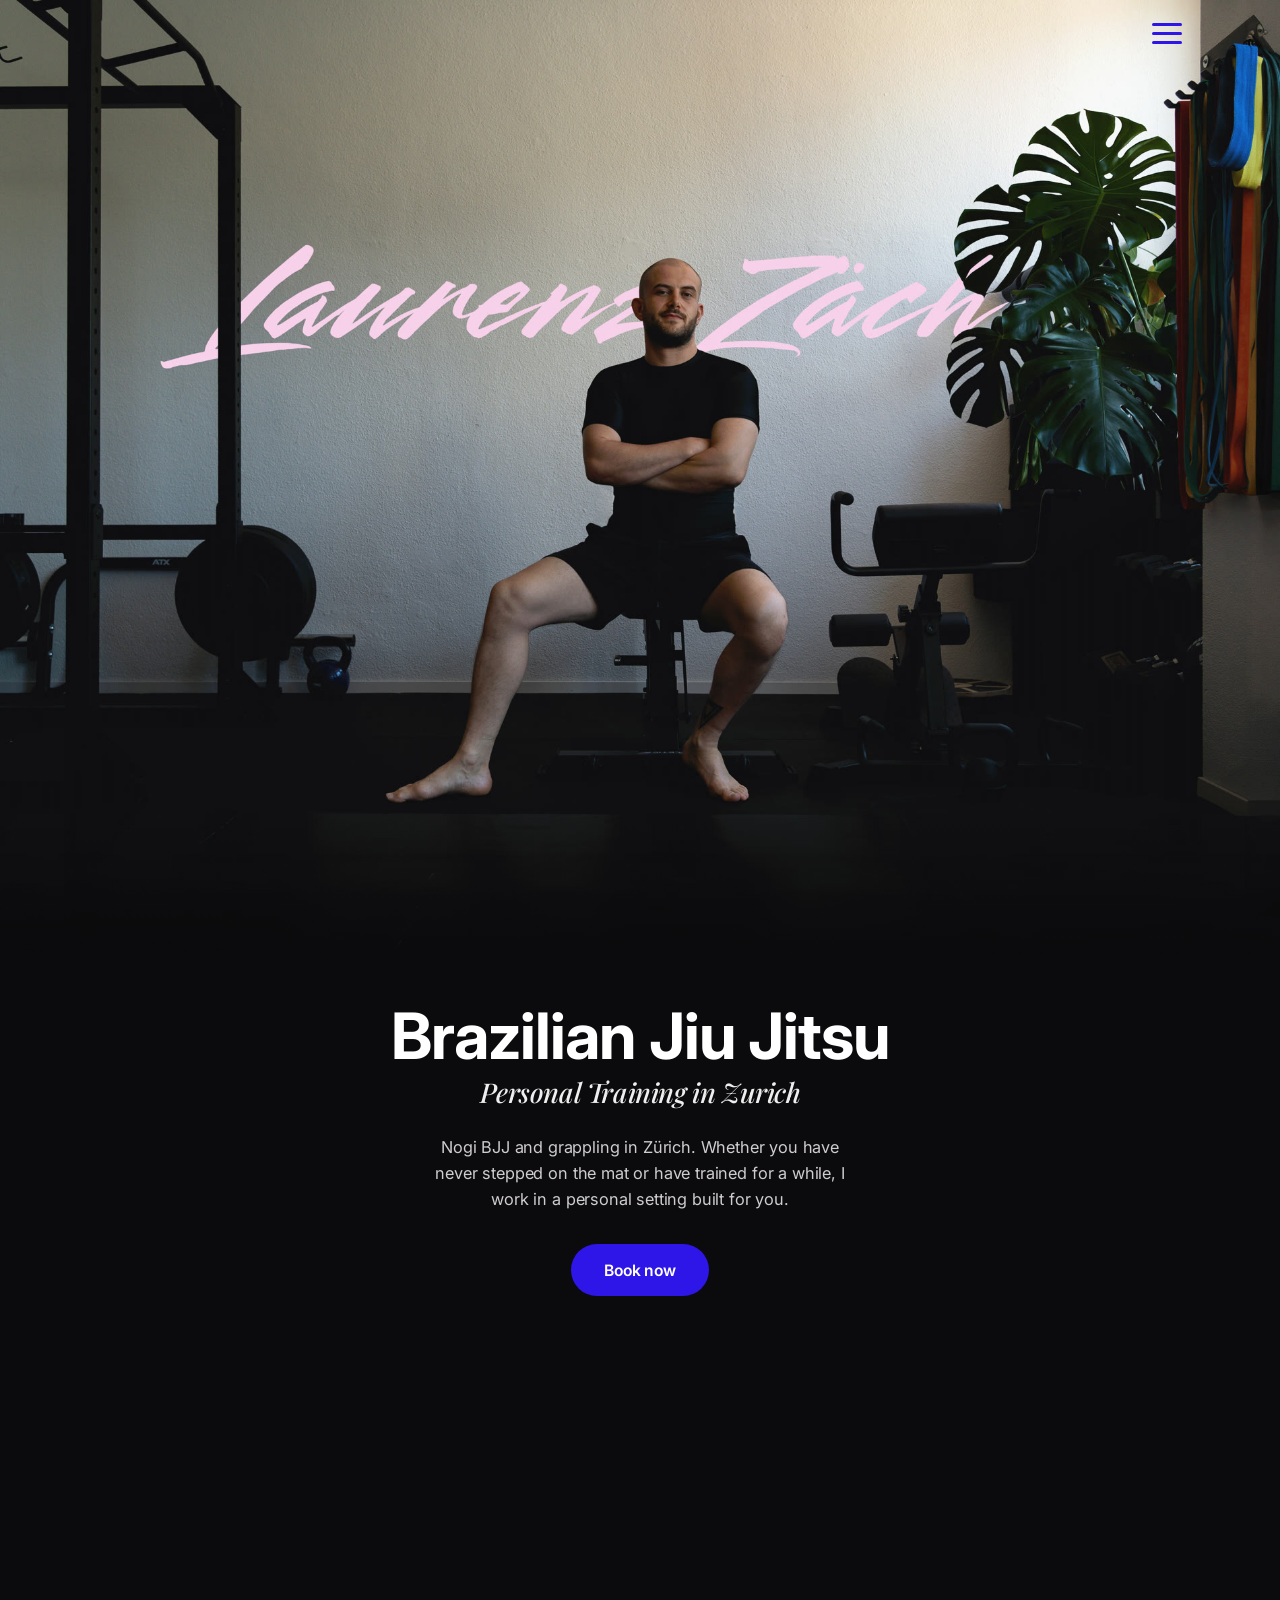
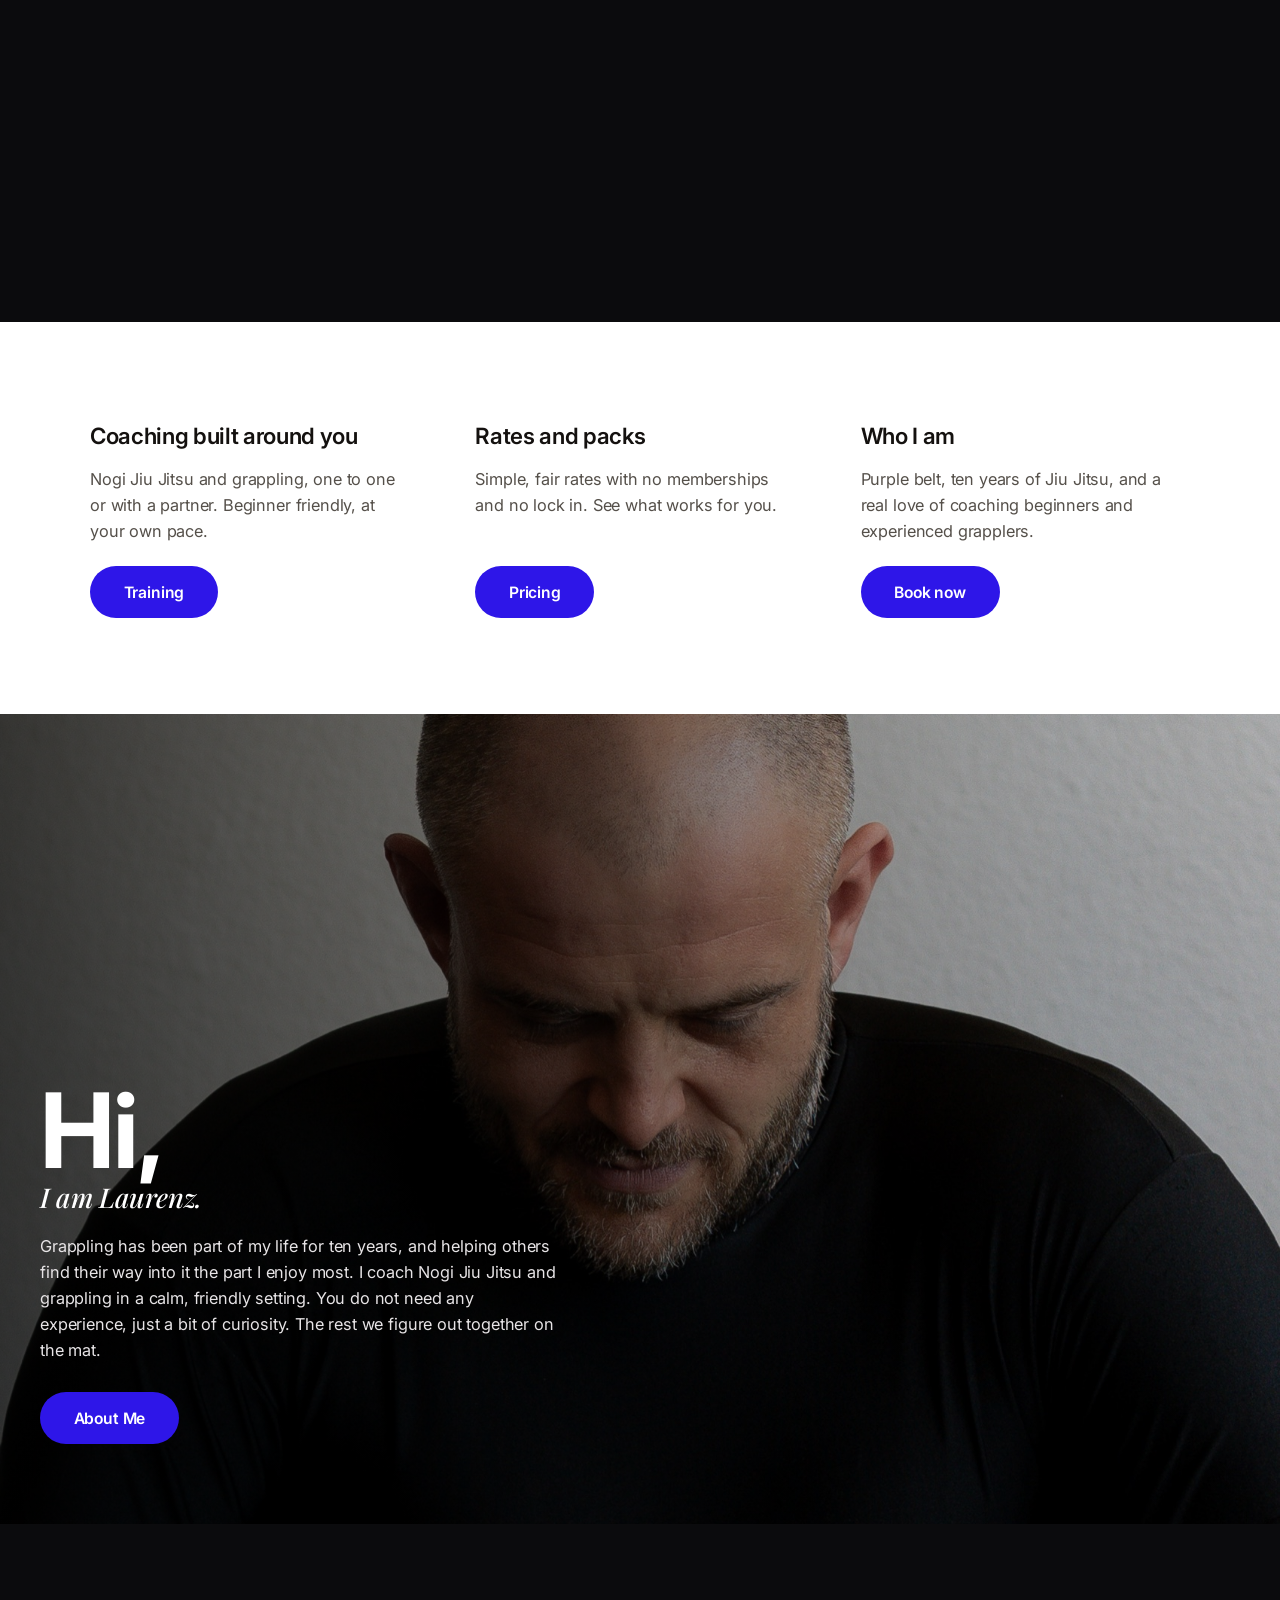
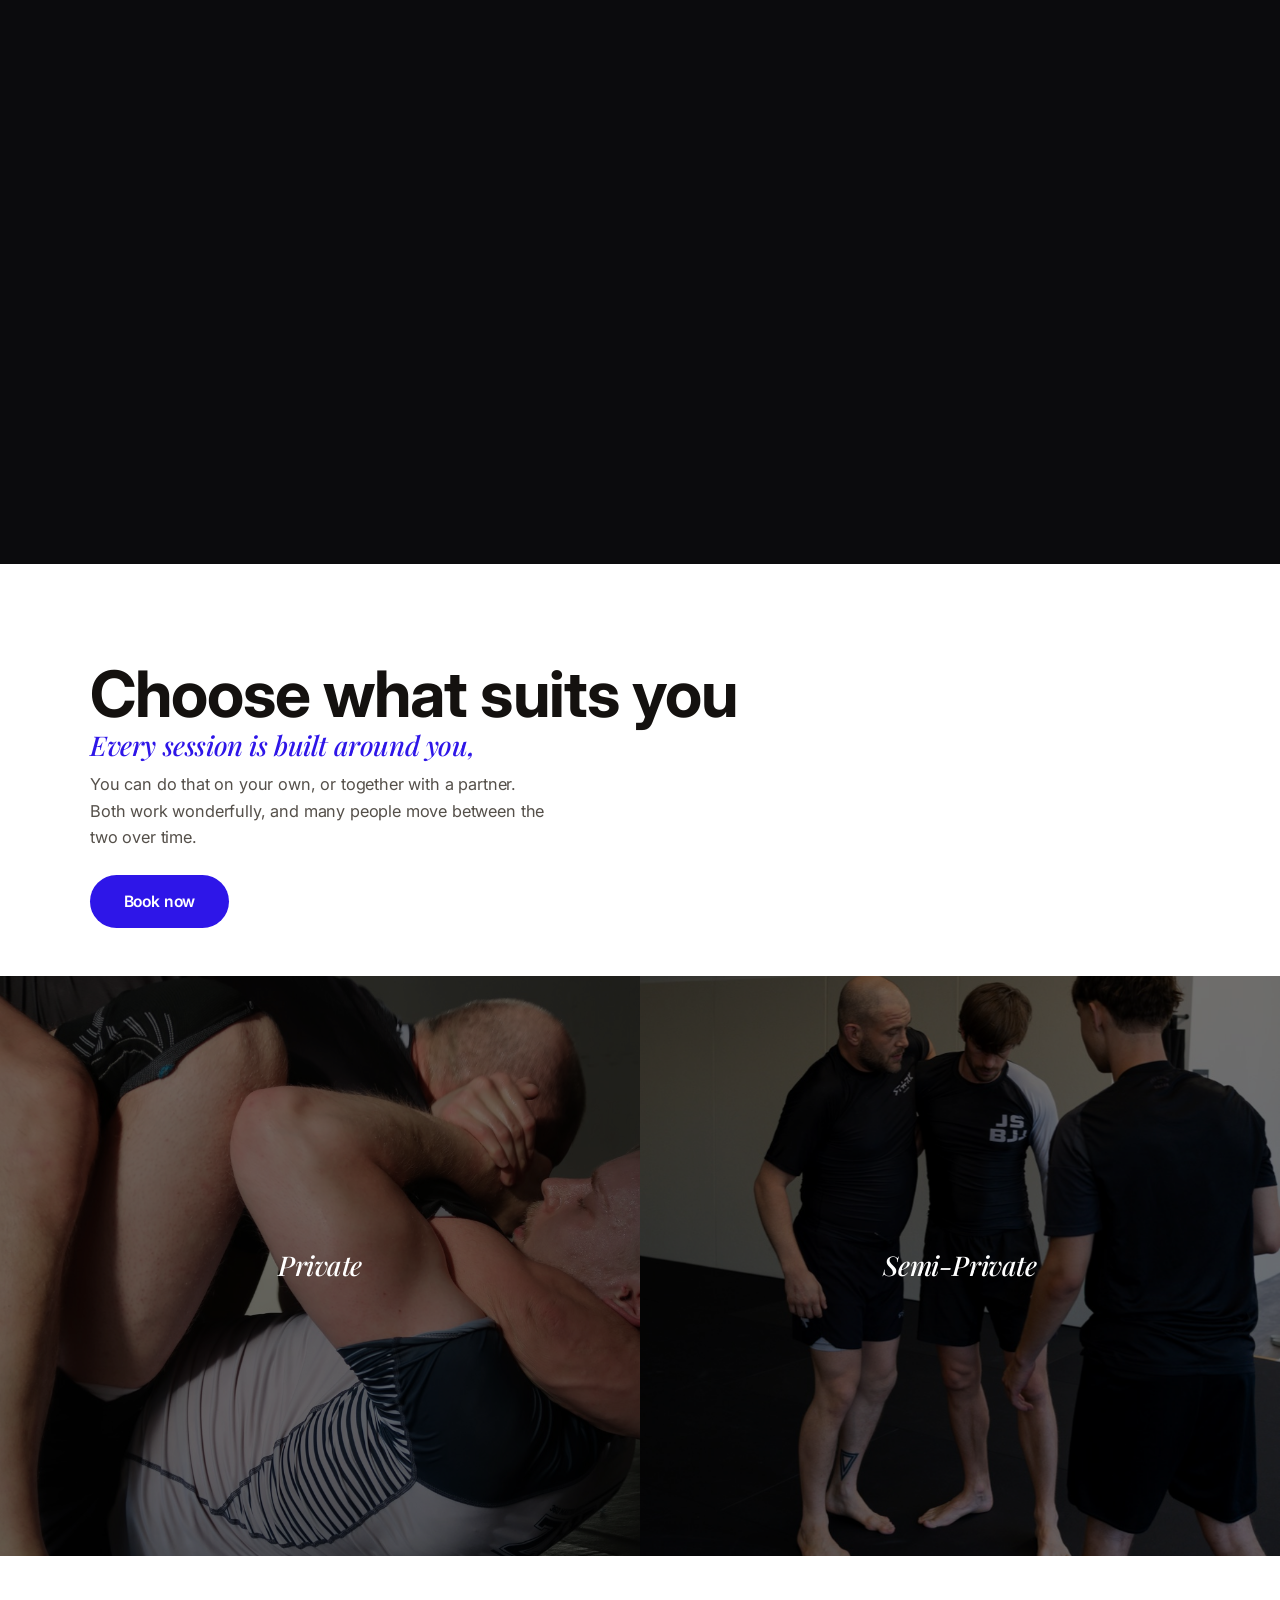
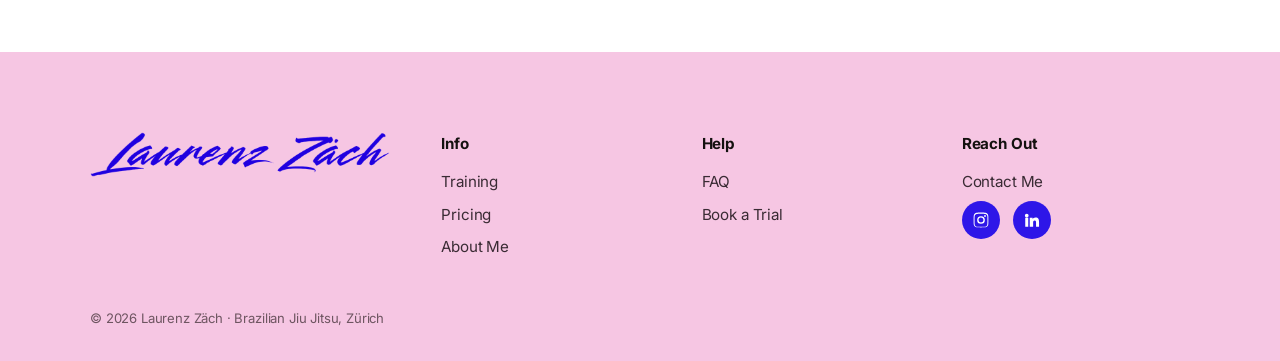
==== index.html @ 0b55c42a "Add FAQ page (accordion + FAQ schema); round favicon; reorder Training (banner first); mobile card t" ====
<!DOCTYPE html>
<html lang="en">
<head>
<meta charset="UTF-8" />
<meta name="viewport" content="width=device-width, initial-scale=1.0" />
<title>Laurenz Zäch — Brazilian Jiu Jitsu &amp; Personal Training in Zurich</title>
<meta name="description" content="Nogi Brazilian Jiu Jitsu and grappling coaching in Zürich. One to one or semi private, beginner friendly, at your own pace." />
<link rel="icon" type="image/png" href="/favicon.png" />
<link rel="apple-touch-icon" href="/favicon.png" />
<link rel="stylesheet" href="/styles.css" />
</head>
<body>
  <!-- Header -->
  <header class="site-header">
    <div class="wrap">
      <button class="menu-btn" aria-label="Open menu"><span></span><span></span><span></span></button>
    </div>
  </header>

  <!-- Menu overlay -->
  <nav class="menu-overlay" aria-label="Main menu">
    <button class="menu-close" aria-label="Close menu">✕</button>
    <a href="/">Home</a>
    <a href="/training/">Training</a>
    <a href="/pricing/">Pricing</a>
    <a href="/faq/">FAQ</a>
    <a href="#about">About Me</a>
    <a href="/contact/">Book a Trial</a>
    <a href="/contact/">Contact</a>
  </nav>

  <main>
    <!-- Hero -->
    <section class="hero">
      <div class="hero-media"><img class="hero-img" src="/assets/hero.jpg" alt="Laurenz Zäch" /></div>
      <div class="hero-text">
        <h1>Brazilian Jiu Jitsu</h1>
        <p class="sub">Personal Training in Zurich</p>
        <p class="lead">Nogi BJJ and grappling in Zürich. Whether you have never stepped on the mat or have trained for a while, I work in a personal setting built for you.</p>
        <a class="btn" href="/contact/">Book now</a>
      </div>
    </section>

    <!-- Video row -->
    <section class="video-row" aria-hidden="true">
      <video data-scrollplay muted loop playsinline preload="metadata" src="/assets/banner01.mp4" style="object-position:50% 35%"></video>
      <video data-scrollplay muted loop playsinline preload="metadata" src="/assets/banner02.mp4"></video>
      <video data-scrollplay muted loop playsinline preload="metadata" src="/assets/banner03.mp4"></video>
    </section>

    <!-- Info columns -->
    <section class="info" id="training">
      <div class="wrap info-grid">
        <div class="info-col reveal">
          <h3>Coaching built around you</h3>
          <p>Nogi Jiu Jitsu and grappling, one to one or with a partner. Beginner friendly, at your own pace.</p>
          <a class="btn" href="/training/">Training</a>
        </div>
        <div class="info-col reveal" id="pricing">
          <h3>Rates and packs</h3>
          <p>Simple, fair rates with no memberships and no lock in. See what works for you.</p>
          <a class="btn" href="/pricing/">Pricing</a>
        </div>
        <div class="info-col reveal">
          <h3>Who I am</h3>
          <p>Purple belt, ten years of Jiu Jitsu, and a real love of coaching beginners and experienced grapplers.</p>
          <a class="btn" href="/contact/">Book now</a>
        </div>
      </div>
    </section>

    <!-- About "Hi," -->
    <section class="about" id="about" style="background-image:url('/assets/about.jpg')">
      <div class="wrap">
        <h2 class="reveal">Hi,</h2>
        <p class="sub reveal">I am Laurenz.</p>
        <p class="body reveal">Grappling has been part of my life for ten years, and helping others find their way into it the part I enjoy most. I coach Nogi Jiu Jitsu and grappling in a calm, friendly setting. You do not need any experience, just a bit of curiosity. The rest we figure out together on the mat.</p>
        <a class="btn reveal" href="/contact/">About Me</a>
      </div>
    </section>

    <!-- Feature video -->
    <section class="feature-video">
      <video data-scrollplay muted loop playsinline preload="metadata" src="/assets/herovideo.mp4"></video>
    </section>

    <!-- Choose -->
    <section class="choose" id="choose">
      <div class="wrap">
        <h2 class="reveal">Choose what suits you</h2>
        <p class="sub reveal">Every session is built around you,</p>
        <p class="intro reveal">You can do that on your own, or together with a partner. Both work wonderfully, and many people move between the two over time.</p>
        <div class="choose-cta reveal"><a class="btn" href="/contact/">Book now</a></div>
      </div>
      <div class="flip-row">
        <div class="flip-card reveal" tabindex="0">
          <div class="flip-inner">
            <div class="flip-front" style="background-image:url('/assets/oneToOne.jpg')">
              <h3>Private</h3>
            </div>
            <div class="flip-back">
              <p>Moving entirely at your pace. We focus on exactly what you are working on. A great choice if you prefer full attention on your own game, or would simply rather start solo.</p>
              <a class="btn" href="/pricing/">See pricing</a>
            </div>
          </div>
        </div>
        <div class="flip-card reveal" tabindex="0">
          <div class="flip-inner">
            <div class="flip-front" style="background-image:url('/assets/semiprivate.jpg')">
              <h3>Semi-Private</h3>
            </div>
            <div class="flip-back">
              <p>You learn with a partner, keep each other motivated, and share your learning. Bring a friend, partner or colleague, or get in touch and we will find a good fit.</p>
              <a class="btn" href="/pricing/">See pricing</a>
            </div>
          </div>
        </div>
      </div>
    </section>

  </main>

  <!-- Footer -->
  <footer class="site-footer">
    <div class="wrap footer-grid">
      <div class="footer-name"><img class="footer-logo" src="/assets/footer-logo.png" alt="Laurenz Zäch" /></div>
      <div class="footer-col">
        <h4>Info</h4>
        <ul>
          <li><a href="/training/">Training</a></li>
          <li><a href="/pricing/">Pricing</a></li>
          <li><a href="#about">About Me</a></li>
        </ul>
      </div>
      <div class="footer-col">
        <h4>Help</h4>
        <ul>
          <li><a href="/faq/">FAQ</a></li>
          <li><a href="/contact/">Book a Trial</a></li>
        </ul>
      </div>
      <div class="footer-col">
        <h4>Reach Out</h4>
        <ul>
          <li><a href="/contact/">Contact Me</a></li>
        </ul>
        <div class="socials">
          <a href="https://www.instagram.com/laurenzzaech" target="_blank" rel="noopener" aria-label="Instagram">
            <svg viewBox="0 0 24 24" xmlns="http://www.w3.org/2000/svg"><path d="M12 2.16c3.2 0 3.58.01 4.85.07 1.17.05 1.8.25 2.23.41.56.22.96.48 1.38.9.42.42.68.82.9 1.38.16.42.36 1.06.41 2.23.06 1.27.07 1.65.07 4.85s-.01 3.58-.07 4.85c-.05 1.17-.25 1.8-.41 2.23-.22.56-.48.96-.9 1.38-.42.42-.82.68-1.38.9-.42.16-1.06.36-2.23.41-1.27.06-1.65.07-4.85.07s-3.58-.01-4.85-.07c-1.17-.05-1.8-.25-2.23-.41a3.7 3.7 0 0 1-1.38-.9 3.7 3.7 0 0 1-.9-1.38c-.16-.42-.36-1.06-.41-2.23C2.17 15.58 2.16 15.2 2.16 12s.01-3.58.07-4.85c.05-1.17.25-1.8.41-2.23.22-.56.48-.96.9-1.38.42-.42.82-.68 1.38-.9.42-.16 1.06-.36 2.23-.41C8.42 2.17 8.8 2.16 12 2.16zm0 1.62c-3.15 0-3.5.01-4.74.07-.9.04-1.38.19-1.7.32-.43.16-.74.36-1.06.68-.32.32-.52.63-.68 1.06-.13.32-.28.8-.32 1.7-.06 1.24-.07 1.59-.07 4.74s.01 3.5.07 4.74c.04.9.19 1.38.32 1.7.16.43.36.74.68 1.06.32.32.63.52 1.06.68.32.13.8.28 1.7.32 1.24.06 1.59.07 4.74.07s3.5-.01 4.74-.07c.9-.04 1.38-.19 1.7-.32.43-.16.74-.36 1.06-.68.32-.32.52-.63.68-1.06.13-.32.28-.8.32-1.7.06-1.24.07-1.59.07-4.74s-.01-3.5-.07-4.74c-.04-.9-.19-1.38-.32-1.7a2.85 2.85 0 0 0-.68-1.06 2.85 2.85 0 0 0-1.06-.68c-.32-.13-.8-.28-1.7-.32-1.24-.06-1.59-.07-4.74-.07zM12 6.87a5.13 5.13 0 1 0 0 10.26 5.13 5.13 0 0 0 0-10.26zm0 8.46a3.33 3.33 0 1 1 0-6.66 3.33 3.33 0 0 1 0 6.66zm6.54-8.66a1.2 1.2 0 1 1-2.4 0 1.2 1.2 0 0 1 2.4 0z"/></svg>
          </a>
          <a href="https://www.linkedin.com/" target="_blank" rel="noopener" aria-label="LinkedIn">
            <svg viewBox="0 0 24 24" xmlns="http://www.w3.org/2000/svg"><path d="M4.98 3.5a2.5 2.5 0 1 0 0 5 2.5 2.5 0 0 0 0-5zM3 9h4v12H3V9zm6 0h3.8v1.64h.05c.53-1 1.83-2.05 3.77-2.05 4.03 0 4.78 2.65 4.78 6.1V21h-4v-5.4c0-1.29-.02-2.95-1.8-2.95-1.8 0-2.08 1.4-2.08 2.85V21H9V9z"/></svg>
          </a>
        </div>
      </div>
    </div>
    <div class="footer-bottom"><div class="wrap">© 2026 Laurenz Zäch · Brazilian Jiu Jitsu, Zürich</div></div>
  </footer>

  <script src="/app.js"></script>
</body>
</html>
---- styles.css ----
/* ---------- Laurenz Zäch — BJJ coaching ---------- */
@import url('https://fonts.googleapis.com/css2?family=Playfair+Display:ital,wght@0,400;0,600;0,700;1,400;1,500&family=Inter:wght@400;500;600;700&family=Kaushan+Script&display=swap');

:root {
  --black: #0b0b0d;
  --blue: #2e16e8;
  --blue-dark: #2410c0;
  --pink: #f6c6e3;
  --pink-deep: #e488c1;
  --white: #ffffff;
  --ink: #14110f;
  --ink-2: #55504a;
  --serif: 'Playfair Display', Georgia, serif;
  --sans: 'Inter', system-ui, -apple-system, sans-serif;
  --script: 'Kaushan Script', cursive;
  --maxw: 1180px;

  /* --- unified type system (same across every page) --- */
  --font-title: var(--sans);            /* all H1 / H2 / H3 */
  --font-sub: var(--serif);             /* all subtitles + card titles (italic) */
  --fs-title: clamp(2.3rem, 6vw, 4rem); /* H1 & H2 */
  --fs-h3: clamp(1.15rem, 2.2vw, 1.4rem);
  --fs-sub: clamp(1.2rem, 2.8vw, 1.7rem);
  --fs-body: 1.02rem;
  --ls-title: -0.015em;                 /* slightly tighter */
  --ls-body: -0.01em;
}

* { box-sizing: border-box; margin: 0; padding: 0; }
html { scroll-behavior: smooth; }
body { font-family: var(--sans); color: var(--ink); background: var(--black); font-size: 16px; line-height: 1.6; letter-spacing: var(--ls-body); -webkit-font-smoothing: antialiased; }
img { display: block; max-width: 100%; }
a { color: inherit; text-decoration: none; }
.wrap { max-width: var(--maxw); margin: 0 auto; padding: 0 clamp(1.2rem, 4vw, 2.5rem); }

/* ---------- Type roles ---------- */
.t-title, .hero-text h1, .page-hero h1, .choose h2, .think h2, .pricing h2 {
  font-family: var(--font-title); font-weight: 700; font-size: var(--fs-title); letter-spacing: var(--ls-title); line-height: 1.05;
}
.t-sub, .hero-text .sub, .choose .sub, .about .sub, .flip-front h3, .learn-front h3 {
  font-family: var(--font-sub); font-style: italic; font-weight: 500; font-size: var(--fs-sub); letter-spacing: var(--ls-title); line-height: 1.2;
}
.t-h3, .info-col h3 { font-family: var(--font-title); font-weight: 600; font-size: var(--fs-h3); letter-spacing: var(--ls-title); }

/* ---------- Buttons (CTA) ---------- */
.btn {
  display: inline-block; font-family: var(--sans); font-weight: 600; font-size: 0.98rem; letter-spacing: var(--ls-body);
  color: var(--white); background: var(--blue);
  padding: 0.85rem 2.1rem; border-radius: 999px; border: none; cursor: pointer;
  transition: background .28s ease, color .28s ease, transform .12s ease;
}
.btn:hover { background: var(--pink); color: #000; }   /* blue -> pink, text -> black */
.btn:active { transform: translateY(1px); }

/* ---------- Header / hamburger (fixed, blue lines, no frame) ---------- */
.site-header { position: fixed; top: 0; left: 0; right: 0; z-index: 80; pointer-events: none; }
.site-header .wrap { display: flex; justify-content: flex-end; align-items: center; height: 66px; }
.menu-btn { pointer-events: auto; background: none; border: none; padding: 8px; cursor: pointer; display: flex; flex-direction: column; gap: 6px; }
.menu-btn span { width: 30px; height: 3px; border-radius: 2px; background: var(--blue); transition: .3s; }

.menu-overlay { position: fixed; inset: 0; z-index: 100; background: rgba(11,11,13,0.97); backdrop-filter: blur(6px); display: flex; flex-direction: column; align-items: center; justify-content: center; gap: 0.4rem; opacity: 0; pointer-events: none; transition: opacity .3s ease; }
.menu-overlay.open { opacity: 1; pointer-events: auto; }
.menu-overlay a { font-family: var(--font-title); font-weight: 600; font-size: clamp(1.7rem, 5vw, 2.6rem); letter-spacing: var(--ls-title); color: var(--white); padding: 0.35rem 1rem; transition: color .2s; }
.menu-overlay a:hover { color: var(--pink); }
.menu-close { position: absolute; top: 20px; right: clamp(1.2rem,4vw,2.5rem); width: 42px; height: 42px; border: none; background: none; cursor: pointer; color: #fff; font-size: 1.7rem; line-height: 1; }

/* ---------- Hero ---------- */
.hero { background: var(--black); }
.hero-media { position: relative; line-height: 0; }
.hero-media::after { content: ""; position: absolute; left: 0; right: 0; bottom: 0; height: 16%; background: linear-gradient(to bottom, rgba(11,11,13,0), var(--black)); pointer-events: none; }
.hero-img { width: 100%; height: auto; display: block; }
.hero-text { background: var(--black); color: var(--white); text-align: center; padding: clamp(1rem, 2.5vw, 2rem) 1.2rem clamp(3.5rem, 8vw, 6rem); }
.hero-text .sub { margin-top: 0.4rem; color: #eee; }
.hero-text .lead { max-width: 44ch; margin: 1.6rem auto 2rem; color: #cfcccf; font-size: var(--fs-body); }

/* ---------- Video row (4:5) ---------- */
.video-row { display: grid; grid-template-columns: repeat(3, 1fr); gap: 4px; background: var(--black); }
.video-row video { width: 100%; aspect-ratio: 4/5; height: auto; object-fit: cover; display: block; }

/* ---------- Info columns ---------- */
.info { background: var(--white); color: var(--ink); padding: clamp(3.5rem, 8vw, 6rem) 0; }
.info-grid { display: grid; grid-template-columns: repeat(3, 1fr); gap: clamp(2rem, 5vw, 3.5rem); }
.info-col { display: flex; flex-direction: column; }
.info-col h3 { margin-bottom: 0.7rem; }
.info-col p { color: var(--ink-2); margin-bottom: 1.4rem; max-width: 32ch; font-size: var(--fs-body); }
.info-col .btn { margin-top: auto; align-self: flex-start; }

/* ---------- "Hi" about section ---------- */
.about { position: relative; min-height: clamp(560px, 90vh, 900px); display: flex; align-items: flex-end; background: #111 center/cover no-repeat; color: var(--white); }
.about::before { content: ""; position: absolute; inset: 0; background: linear-gradient(90deg, rgba(0,0,0,0.72) 0%, rgba(0,0,0,0.35) 55%, rgba(0,0,0,0.15) 100%); }
.about .wrap { position: relative; z-index: 1; padding-top: 4rem; padding-bottom: clamp(3rem, 7vw, 5rem); max-width: 720px; margin-left: 0; margin-right: auto; }
.about h2 { font-family: var(--font-title); font-weight: 700; font-size: clamp(3.4rem, 11vw, 6.5rem); letter-spacing: var(--ls-title); line-height: 0.9; }  /* the "Hi" exception: big, but title font */
.about .sub { margin: 0.2rem 0 1.2rem; }
.about p.body { max-width: 52ch; color: #e7e4e6; margin-bottom: 1.8rem; font-size: var(--fs-body); }

/* ---------- Full-width video ---------- */
.feature-video { background: var(--black); padding: 0; }
.feature-video video { width: 100%; display: block; }

/* ---------- Choose (white) ---------- */
.choose { background: var(--white); color: var(--ink); padding: clamp(3.5rem, 8vw, 6rem) 0; }
.choose .sub { margin: 0.1rem 0 0.6rem; color: var(--blue); }
.choose .intro { max-width: 46ch; color: var(--ink-2); margin-bottom: 1.6rem; font-size: var(--fs-body); }
.choose-cta { margin-bottom: clamp(2rem, 5vw, 3rem); }

/* ---------- Flip cards (subtle turn) ---------- */
.flip-row { display: grid; grid-template-columns: 1fr 1fr; width: 100%; }
.flip-card { perspective: 1600px; min-height: clamp(380px, 46vw, 580px); }
.flip-inner { position: relative; width: 100%; height: 100%; min-height: inherit; transition: transform 1.1s cubic-bezier(.4, 0, .2, 1); transform-style: preserve-3d; }
.flip-card:hover .flip-inner, .flip-card:focus-within .flip-inner { transform: rotateY(180deg); }
.flip-front, .flip-back { position: absolute; inset: 0; backface-visibility: hidden; -webkit-backface-visibility: hidden; transform: translateZ(0); display: flex; flex-direction: column; align-items: center; justify-content: center; text-align: center; padding: clamp(1.6rem, 4vw, 3rem); }
.flip-front { background: #222 center/cover no-repeat; color: #fff; transition: visibility 0s linear .55s; }
.flip-card:hover .flip-front, .flip-card:focus-within .flip-front { visibility: hidden; }  /* hides at flip midpoint (mobile-safe) */
.flip-front::before { content: ""; position: absolute; inset: 0; background: rgba(0,0,0,0.55); }
.flip-front h3 { position: relative; z-index: 1; color: #fff; }
.flip-back { transform: rotateY(180deg); background: var(--blue); color: #fff; gap: 1.3rem; }
.flip-back p { max-width: 40ch; font-size: var(--fs-body); line-height: 1.7; }
.flip-back .btn { background: #fff; color: var(--blue); }
.flip-back .btn:hover { background: var(--pink); color: #000; }

/* ---------- Footer ---------- */
.site-footer { background: var(--pink); color: var(--ink); padding: clamp(3rem,7vw,5rem) 0 2rem; }
.footer-grid { display: grid; grid-template-columns: 1.4fr 1fr 1fr 1fr; gap: 2rem; align-items: start; }
.footer-name { font-family: var(--script); font-size: clamp(2rem, 5vw, 3rem); color: var(--blue); line-height: 1; }
.footer-logo { width: clamp(210px, 26vw, 300px); height: auto; }
.footer-col h4 { font-size: 0.95rem; font-weight: 700; margin-bottom: 0.8rem; }
.footer-col ul { list-style: none; display: grid; gap: 0.45rem; }
.footer-col a { color: #3a2b34; font-size: 0.95rem; }
.footer-col a:hover { color: var(--blue); }
.socials { display: flex; gap: 0.8rem; margin-top: 0.4rem; }
.socials a { width: 38px; height: 38px; border-radius: 50%; background: var(--blue); display: flex; align-items: center; justify-content: center; transition: background .25s, transform .12s; }
.socials a:hover { background: #000; transform: translateY(-2px); }
.socials svg { width: 18px; height: 18px; fill: #fff; }
.footer-bottom { margin-top: clamp(2rem,5vw,3rem); font-size: 0.82rem; color: #6e5561; }

/* ---------- Reveal ---------- */
.reveal { opacity: 0; transform: translateY(22px); transition: opacity .8s ease, transform .8s ease; }
.reveal.in { opacity: 1; transform: none; }

/* ---------- Page hero (Training / Pricing) ---------- */
.page-hero { position: relative; min-height: clamp(62vh, 78vh, 820px); background: #111 center 30%/cover no-repeat; display: flex; flex-direction: column; align-items: center; justify-content: center; text-align: center; color: var(--white); padding: 4rem 1.2rem; }
.page-hero::before { content: ""; position: absolute; inset: 0; background: rgba(0,0,0,0.42); }
.page-hero::after { content: ""; position: absolute; left: 0; right: 0; bottom: 0; height: 32%; background: linear-gradient(to bottom, transparent, var(--black)); }
.page-hero .ph-inner { position: relative; z-index: 1; }
.page-hero p { max-width: 48ch; margin: 1rem auto 0; color: #e6e4e6; font-size: var(--fs-body); }

/* training flip banner */
.learn-row { background: var(--black); display: grid; grid-template-columns: repeat(3, 1fr); gap: 6px; padding: clamp(1.4rem, 4vw, 3rem) clamp(0.6rem,2vw,1.4rem); }
.learn-card { perspective: 1600px; min-height: clamp(380px, 42vw, 540px); }
.learn-card .flip-inner { position: relative; width: 100%; height: 100%; min-height: inherit; transition: transform 1.1s cubic-bezier(.4, 0, .2, 1); transform-style: preserve-3d; }
.learn-card:hover .flip-inner, .learn-card:focus-within .flip-inner { transform: rotateY(180deg); }
.learn-front, .learn-back { position: absolute; inset: 0; backface-visibility: hidden; -webkit-backface-visibility: hidden; transform: translateZ(0); display: flex; flex-direction: column; align-items: center; justify-content: center; text-align: center; padding: clamp(1.4rem, 3vw, 2.2rem); }
.learn-front { background: #222 center/cover no-repeat; color: #fff; transition: visibility 0s linear .55s; }
.learn-card:hover .learn-front, .learn-card:focus-within .learn-front { visibility: hidden; }
.learn-front::before { content: ""; position: absolute; inset: 0; background: rgba(0,0,0,0.5); }
.learn-label { position: relative; z-index: 1; font-size: 0.72rem; letter-spacing: 0.16em; text-transform: uppercase; color: #e9e6ea; margin-bottom: 0.3rem; }
.learn-front h3 { position: relative; z-index: 1; color: #fff; }
.learn-back { transform: rotateY(180deg); background: var(--blue); color: #fff; gap: 1.2rem; }
.learn-back p { font-size: var(--fs-body); max-width: 24ch; line-height: 1.6; }

/* A way of thinking */
.think { background: var(--white); color: var(--ink); padding: clamp(4rem, 9vw, 7rem) 0; }
.think-grid { display: grid; grid-template-columns: 1fr 1fr; gap: clamp(2rem, 6vw, 4rem); align-items: center; }
.think p { color: var(--ink-2); font-size: var(--fs-body); max-width: 46ch; margin-bottom: 1.6rem; }

/* ---------- Pricing ---------- */
.pricing { background: var(--white); color: var(--ink); padding: clamp(3.5rem, 8vw, 6rem) 0 clamp(2.5rem,6vw,4rem); }
.price-grid { display: grid; grid-template-columns: 1fr 1fr; gap: clamp(1.2rem, 3vw, 2rem); }
.price-card { background: #f3f1ee; border-radius: 16px; padding: clamp(1.8rem, 4vw, 2.6rem); transition: background .35s ease, transform .3s ease; }
.price-card:hover { background: var(--pink); }
.price-card h3 { font-family: var(--font-title); font-weight: 700; font-size: clamp(1.7rem, 4vw, 2.4rem); letter-spacing: var(--ls-title); margin-bottom: 1.2rem; }
.price-trial b { font-size: 1.05rem; }
.price-trial p { color: var(--ink-2); font-size: var(--fs-body); margin: 0.2rem 0 1.6rem; max-width: 34ch; }
.price-card:hover .price-trial p { color: #4a2540; }
.price-label { font-size: 0.78rem; letter-spacing: 0.16em; text-transform: uppercase; color: var(--ink-2); margin-bottom: 0.4rem; }
.price-row { display: flex; justify-content: space-between; gap: 1rem; padding: 0.75rem 0; border-bottom: 1px solid rgba(20,17,15,0.14); font-size: var(--fs-body); }
.price-row:last-child { border-bottom: none; }
.price-cta { margin-top: clamp(1.6rem, 4vw, 2.4rem); display: flex; justify-content: flex-end; }

/* ---------- Responsive ---------- */
@media (max-width: 860px) {
  .info-grid { grid-template-columns: 1fr; gap: 2.2rem; }
  .flip-row { grid-template-columns: 1fr; }
  .footer-grid { grid-template-columns: 1fr 1fr; gap: 1.6rem 2rem; }
}
@media (max-width: 760px) {
  .learn-row { grid-template-columns: 1fr; }
  .think-grid { grid-template-columns: 1fr; }
  .price-grid { grid-template-columns: 1fr; }
}
@media (max-width: 620px) {
  .video-row { grid-template-columns: 1fr; }
  .footer-grid { grid-template-columns: 1fr; }
}
@media (prefers-reduced-motion: reduce) { .reveal { opacity: 1 !important; transform: none !important; } .flip-inner, .learn-card .flip-inner { transition: none; } }

/* ---------- FAQ page (accordion) ---------- */
.faq-page { background: var(--white); color: var(--ink); padding: clamp(3rem, 7vw, 5.5rem) 0 clamp(3.5rem,8vw,6rem); }
.faq-intro { max-width: 720px; margin: 0 auto clamp(2rem,5vw,3rem); text-align: center; }
.faq-intro .sub { color: var(--blue); margin-top: 0.4rem; }
.faq-list { max-width: 780px; margin: 0 auto; }
details.faq-q { border-top: 1px solid #e6e2db; }
details.faq-q:last-child { border-bottom: 1px solid #e6e2db; }
details.faq-q summary { cursor: pointer; list-style: none; display: flex; align-items: center; justify-content: space-between; gap: 1.2rem; padding: 1.25rem 0; font-family: var(--font-title); font-weight: 600; font-size: clamp(1rem, 2.3vw, 1.2rem); letter-spacing: var(--ls-title); }
details.faq-q summary::-webkit-details-marker { display: none; }
.faq-q .plus { flex-shrink: 0; width: 20px; height: 20px; position: relative; transition: transform .3s ease; }
.faq-q .plus::before, .faq-q .plus::after { content: ""; position: absolute; background: var(--blue); border-radius: 2px; }
.faq-q .plus::before { left: 0; right: 0; top: 9px; height: 2px; }
.faq-q .plus::after { top: 0; bottom: 0; left: 9px; width: 2px; transition: opacity .3s ease; }
details[open] .plus { transform: rotate(180deg); }
details[open] .plus::after { opacity: 0; }
.faq-a { padding: 0 0 1.4rem; color: var(--ink-2); font-size: var(--fs-body); max-width: 64ch; line-height: 1.65; }

/* card mobile optimisation */
@media (max-width: 620px) {
  .flip-card, .learn-card { min-height: 340px; }
  .price-card { padding: 1.5rem 1.4rem; }
}
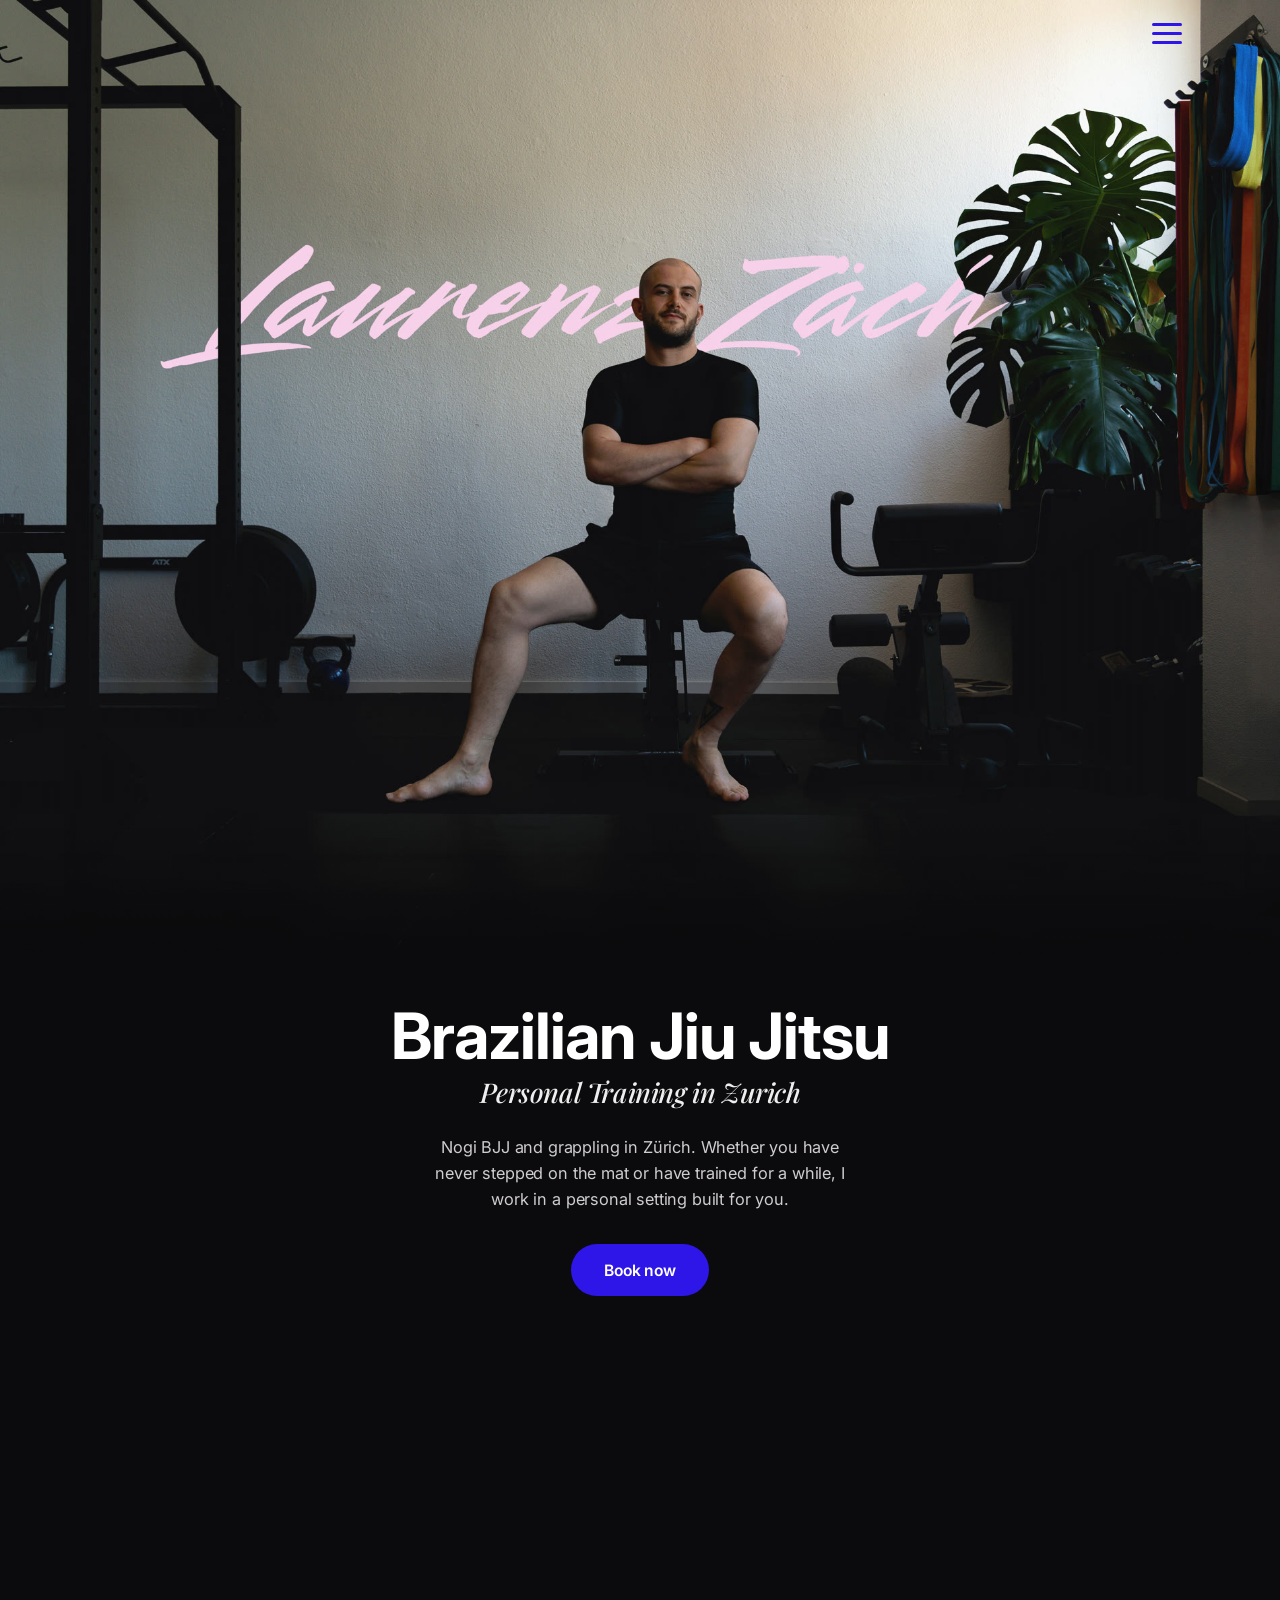
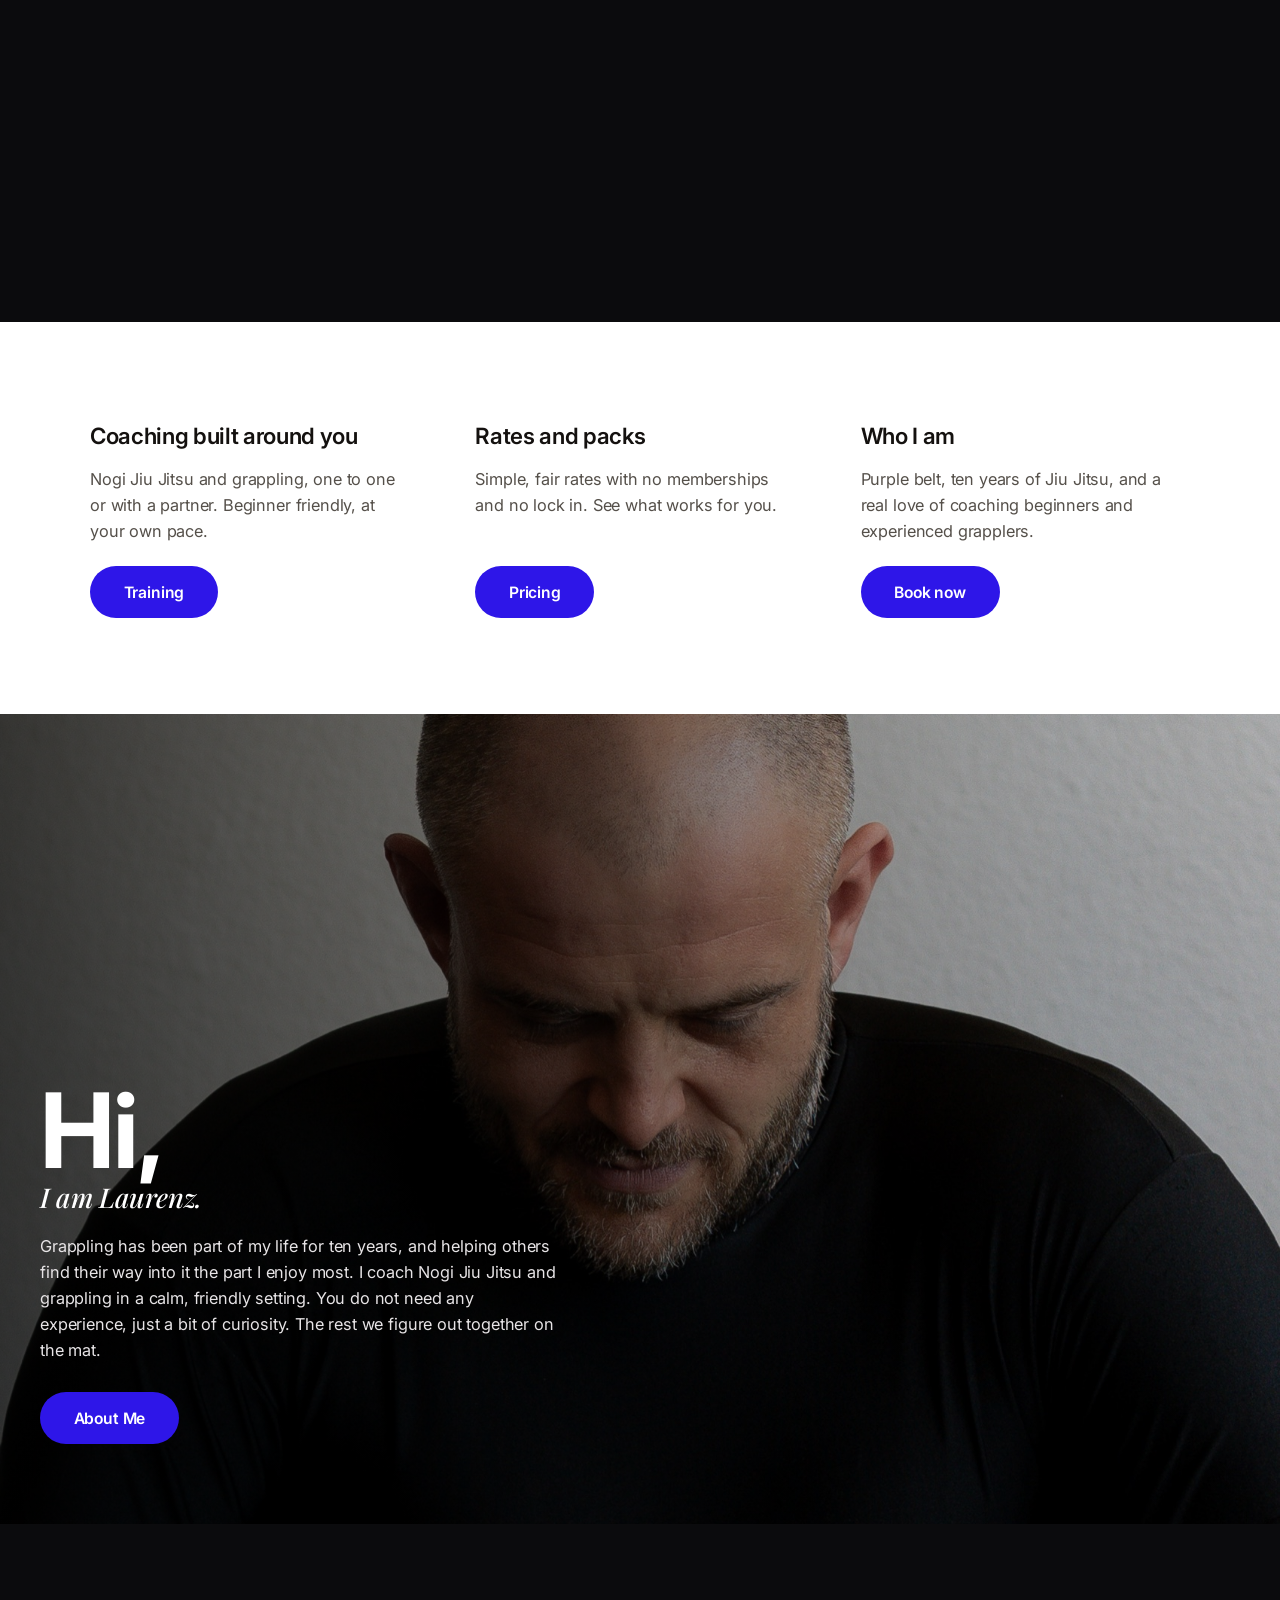
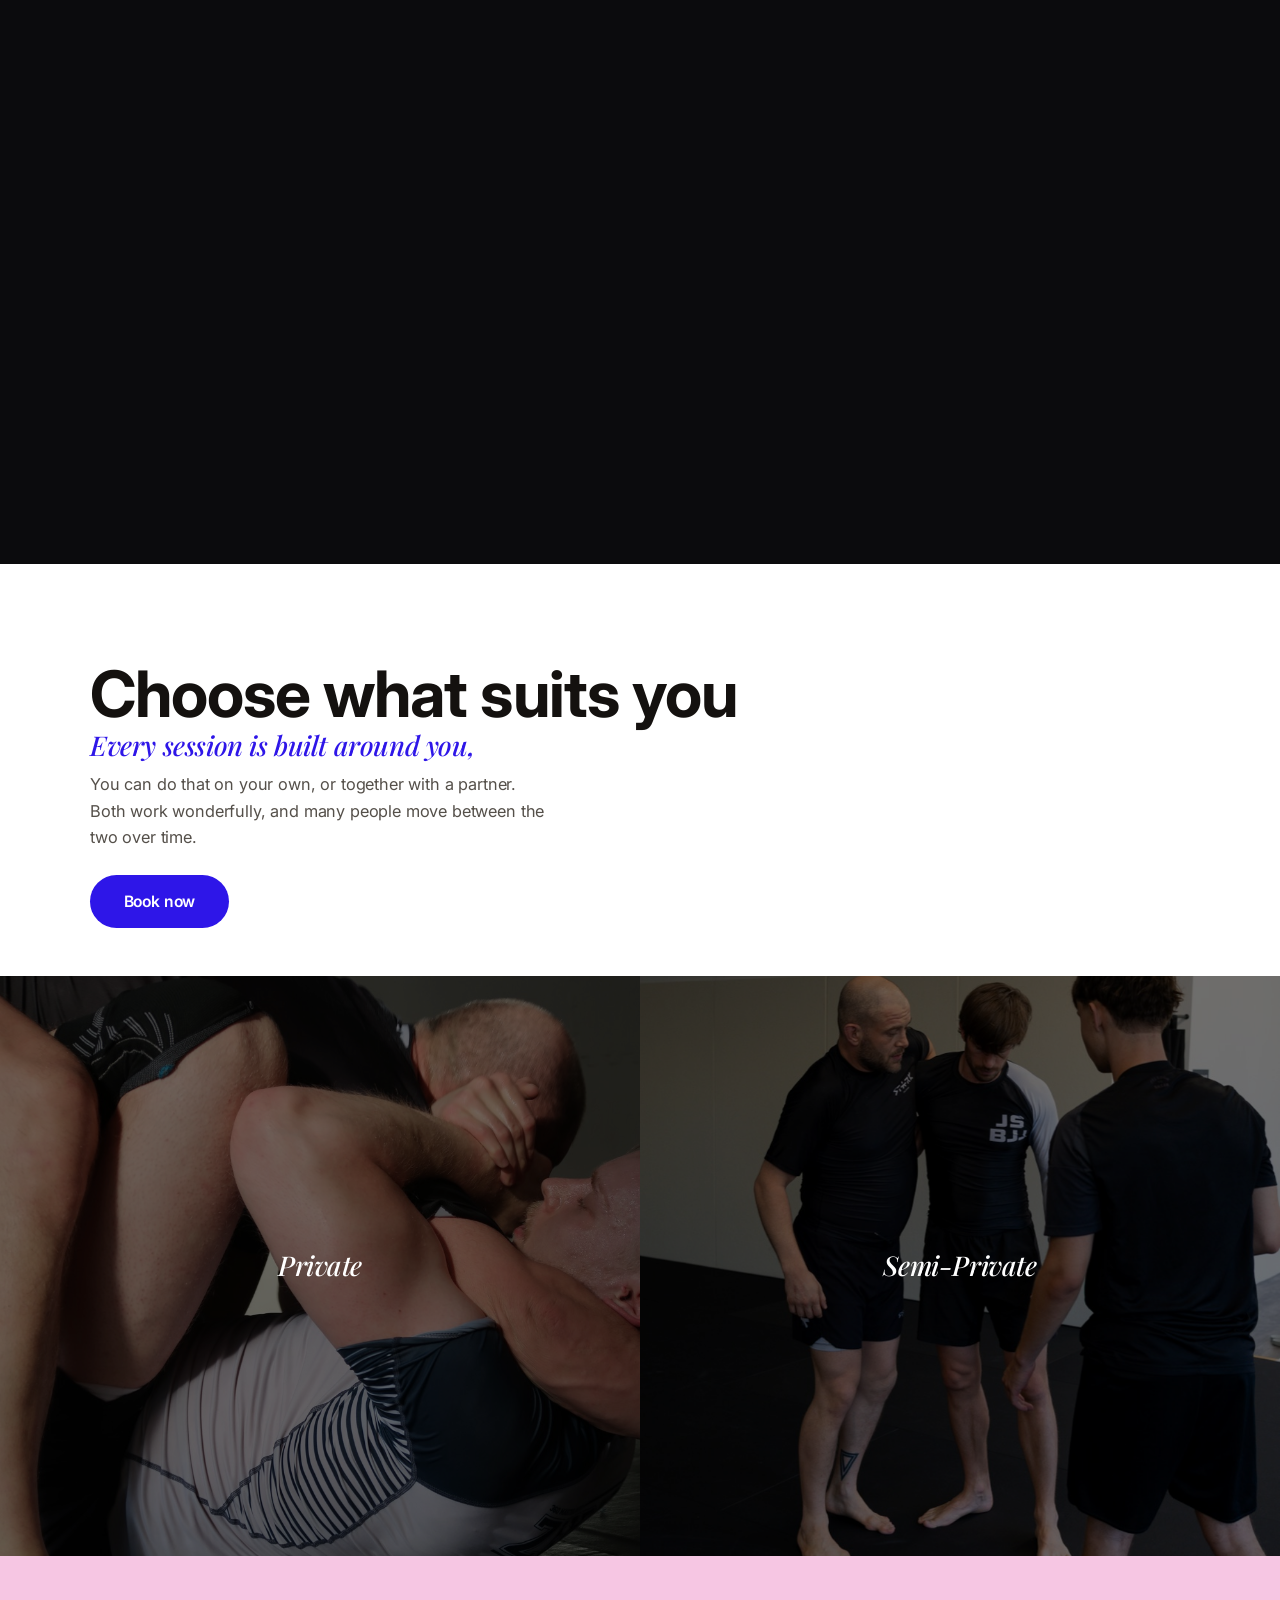
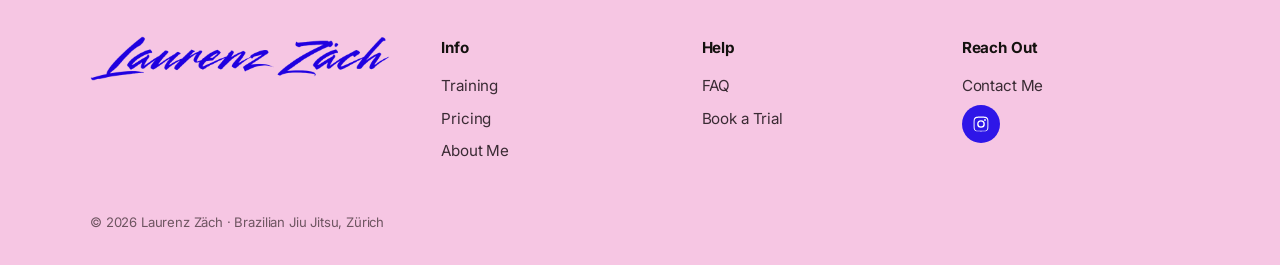
==== commit f63cbd07: "Booking page (form -> auto email); clickable pricing cards; remove white block + LinkedIn; FAQ hero " ====
--- a/index.html
+++ b/index.html
@@ -148,9 +148,6 @@
           <a href="https://www.instagram.com/laurenzzaech" target="_blank" rel="noopener" aria-label="Instagram">
             <svg viewBox="0 0 24 24" xmlns="http://www.w3.org/2000/svg"><path d="M12 2.16c3.2 0 3.58.01 4.85.07 1.17.05 1.8.25 2.23.41.56.22.96.48 1.38.9.42.42.68.82.9 1.38.16.42.36 1.06.41 2.23.06 1.27.07 1.65.07 4.85s-.01 3.58-.07 4.85c-.05 1.17-.25 1.8-.41 2.23-.22.56-.48.96-.9 1.38-.42.42-.82.68-1.38.9-.42.16-1.06.36-2.23.41-1.27.06-1.65.07-4.85.07s-3.58-.01-4.85-.07c-1.17-.05-1.8-.25-2.23-.41a3.7 3.7 0 0 1-1.38-.9 3.7 3.7 0 0 1-.9-1.38c-.16-.42-.36-1.06-.41-2.23C2.17 15.58 2.16 15.2 2.16 12s.01-3.58.07-4.85c.05-1.17.25-1.8.41-2.23.22-.56.48-.96.9-1.38.42-.42.82-.68 1.38-.9.42-.16 1.06-.36 2.23-.41C8.42 2.17 8.8 2.16 12 2.16zm0 1.62c-3.15 0-3.5.01-4.74.07-.9.04-1.38.19-1.7.32-.43.16-.74.36-1.06.68-.32.32-.52.63-.68 1.06-.13.32-.28.8-.32 1.7-.06 1.24-.07 1.59-.07 4.74s.01 3.5.07 4.74c.04.9.19 1.38.32 1.7.16.43.36.74.68 1.06.32.32.63.52 1.06.68.32.13.8.28 1.7.32 1.24.06 1.59.07 4.74.07s3.5-.01 4.74-.07c.9-.04 1.38-.19 1.7-.32.43-.16.74-.36 1.06-.68.32-.32.52-.63.68-1.06.13-.32.28-.8.32-1.7.06-1.24.07-1.59.07-4.74s-.01-3.5-.07-4.74c-.04-.9-.19-1.38-.32-1.7a2.85 2.85 0 0 0-.68-1.06 2.85 2.85 0 0 0-1.06-.68c-.32-.13-.8-.28-1.7-.32-1.24-.06-1.59-.07-4.74-.07zM12 6.87a5.13 5.13 0 1 0 0 10.26 5.13 5.13 0 0 0 0-10.26zm0 8.46a3.33 3.33 0 1 1 0-6.66 3.33 3.33 0 0 1 0 6.66zm6.54-8.66a1.2 1.2 0 1 1-2.4 0 1.2 1.2 0 0 1 2.4 0z"/></svg>
           </a>
-          <a href="https://www.linkedin.com/" target="_blank" rel="noopener" aria-label="LinkedIn">
-            <svg viewBox="0 0 24 24" xmlns="http://www.w3.org/2000/svg"><path d="M4.98 3.5a2.5 2.5 0 1 0 0 5 2.5 2.5 0 0 0 0-5zM3 9h4v12H3V9zm6 0h3.8v1.64h.05c.53-1 1.83-2.05 3.77-2.05 4.03 0 4.78 2.65 4.78 6.1V21h-4v-5.4c0-1.29-.02-2.95-1.8-2.95-1.8 0-2.08 1.4-2.08 2.85V21H9V9z"/></svg>
-          </a>
         </div>
       </div>
     </div>
--- a/styles.css
+++ b/styles.css
@@ -98,7 +98,7 @@
 .feature-video video { width: 100%; display: block; }
 
 /* ---------- Choose (white) ---------- */
-.choose { background: var(--white); color: var(--ink); padding: clamp(3.5rem, 8vw, 6rem) 0; }
+.choose { background: var(--white); color: var(--ink); padding: clamp(3.5rem, 8vw, 6rem) 0 0; }
 .choose .sub { margin: 0.1rem 0 0.6rem; color: var(--blue); }
 .choose .intro { max-width: 46ch; color: var(--ink-2); margin-bottom: 1.6rem; font-size: var(--fs-body); }
 .choose-cta { margin-bottom: clamp(2rem, 5vw, 3rem); }
@@ -166,7 +166,7 @@
 /* ---------- Pricing ---------- */
 .pricing { background: var(--white); color: var(--ink); padding: clamp(3.5rem, 8vw, 6rem) 0 clamp(2.5rem,6vw,4rem); }
 .price-grid { display: grid; grid-template-columns: 1fr 1fr; gap: clamp(1.2rem, 3vw, 2rem); }
-.price-card { background: #f3f1ee; border-radius: 16px; padding: clamp(1.8rem, 4vw, 2.6rem); transition: background .35s ease, transform .3s ease; }
+.price-card { display: block; color: inherit; cursor: pointer; background: #f3f1ee; border-radius: 16px; padding: clamp(1.8rem, 4vw, 2.6rem); transition: background .35s ease, transform .3s ease; }
 .price-card:hover { background: var(--pink); }
 .price-card h3 { font-family: var(--font-title); font-weight: 700; font-size: clamp(1.7rem, 4vw, 2.4rem); letter-spacing: var(--ls-title); margin-bottom: 1.2rem; }
 .price-trial b { font-size: 1.05rem; }
@@ -216,3 +216,29 @@
   .flip-card, .learn-card { min-height: 340px; }
   .price-card { padding: 1.5rem 1.4rem; }
 }
+
+/* ---------- Short page hero (FAQ) ---------- */
+.page-hero.short { min-height: clamp(44vh, 52vh, 560px); }
+
+/* ---------- Booking / contact form ---------- */
+.book { background: var(--white); color: var(--ink); padding: clamp(3rem, 7vw, 5.5rem) 0 clamp(3.5rem,8vw,6rem); }
+.book-grid { display: grid; grid-template-columns: 1.3fr 0.7fr; gap: clamp(2rem, 5vw, 4rem); align-items: start; max-width: 980px; margin: 0 auto; }
+.form { width: 100%; }
+.field { margin-bottom: 1.1rem; }
+.field label { display: block; font-size: 0.85rem; font-weight: 600; margin-bottom: 0.4rem; letter-spacing: var(--ls-body); }
+.field .opt { color: var(--ink-2); font-weight: 400; }
+.field input, .field textarea, .field select { width: 100%; font-family: var(--sans); font-size: 1rem; color: var(--ink); background: #f7f6f3; border: 1.5px solid #e3ded6; border-radius: 12px; padding: 0.8rem 0.95rem; transition: border-color .2s, box-shadow .2s; }
+.field input:focus, .field textarea:focus, .field select:focus { outline: none; border-color: var(--blue); box-shadow: 0 0 0 3px rgba(46,22,232,0.14); background: #fff; }
+.field textarea { resize: vertical; min-height: 130px; }
+.btn-submit { width: 100%; font-family: var(--sans); font-weight: 600; font-size: 1rem; color: #fff; background: var(--blue); border: none; border-radius: 999px; padding: 0.95rem; cursor: pointer; transition: background .25s, transform .12s; }
+.btn-submit:hover { background: var(--pink); color: #000; }
+.btn-submit:active { transform: translateY(1px); }
+.btn-submit:disabled { opacity: .6; cursor: default; }
+.form-note { font-size: 0.82rem; color: var(--ink-2); margin-top: 0.8rem; }
+.form-status { margin-top: 1rem; font-weight: 600; min-height: 1.3em; }
+.thank-you { border: 1px solid #e3ded6; background: #f7f6f3; border-radius: 16px; padding: 2.2rem; text-align: center; }
+.thank-you h3 { font-family: var(--font-title); font-weight: 700; font-size: clamp(1.4rem,3vw,1.9rem); margin-bottom: 0.5rem; }
+.thank-you p { color: var(--ink-2); }
+.book-aside p { color: var(--ink-2); font-size: var(--fs-body); margin-bottom: 1rem; }
+.book-aside a { color: var(--blue); font-weight: 500; }
+@media (max-width: 760px) { .book-grid { grid-template-columns: 1fr; } }
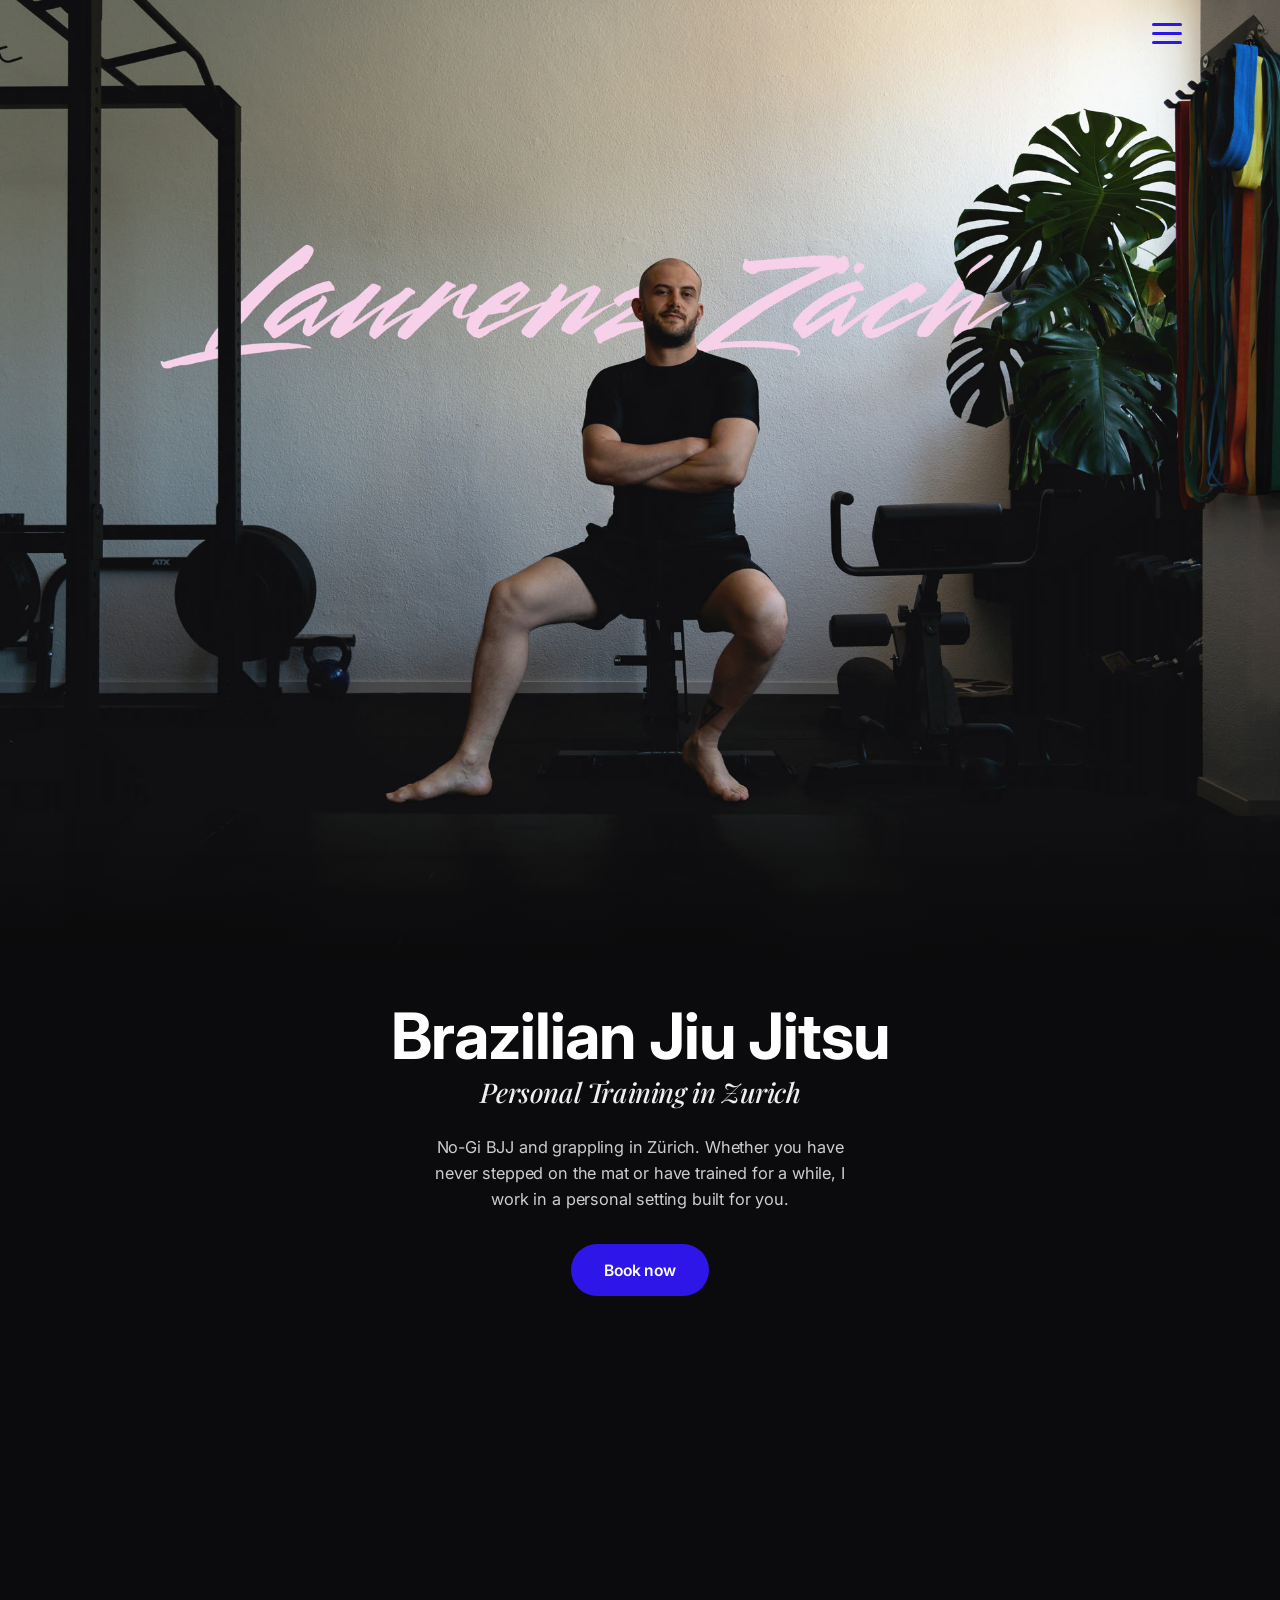
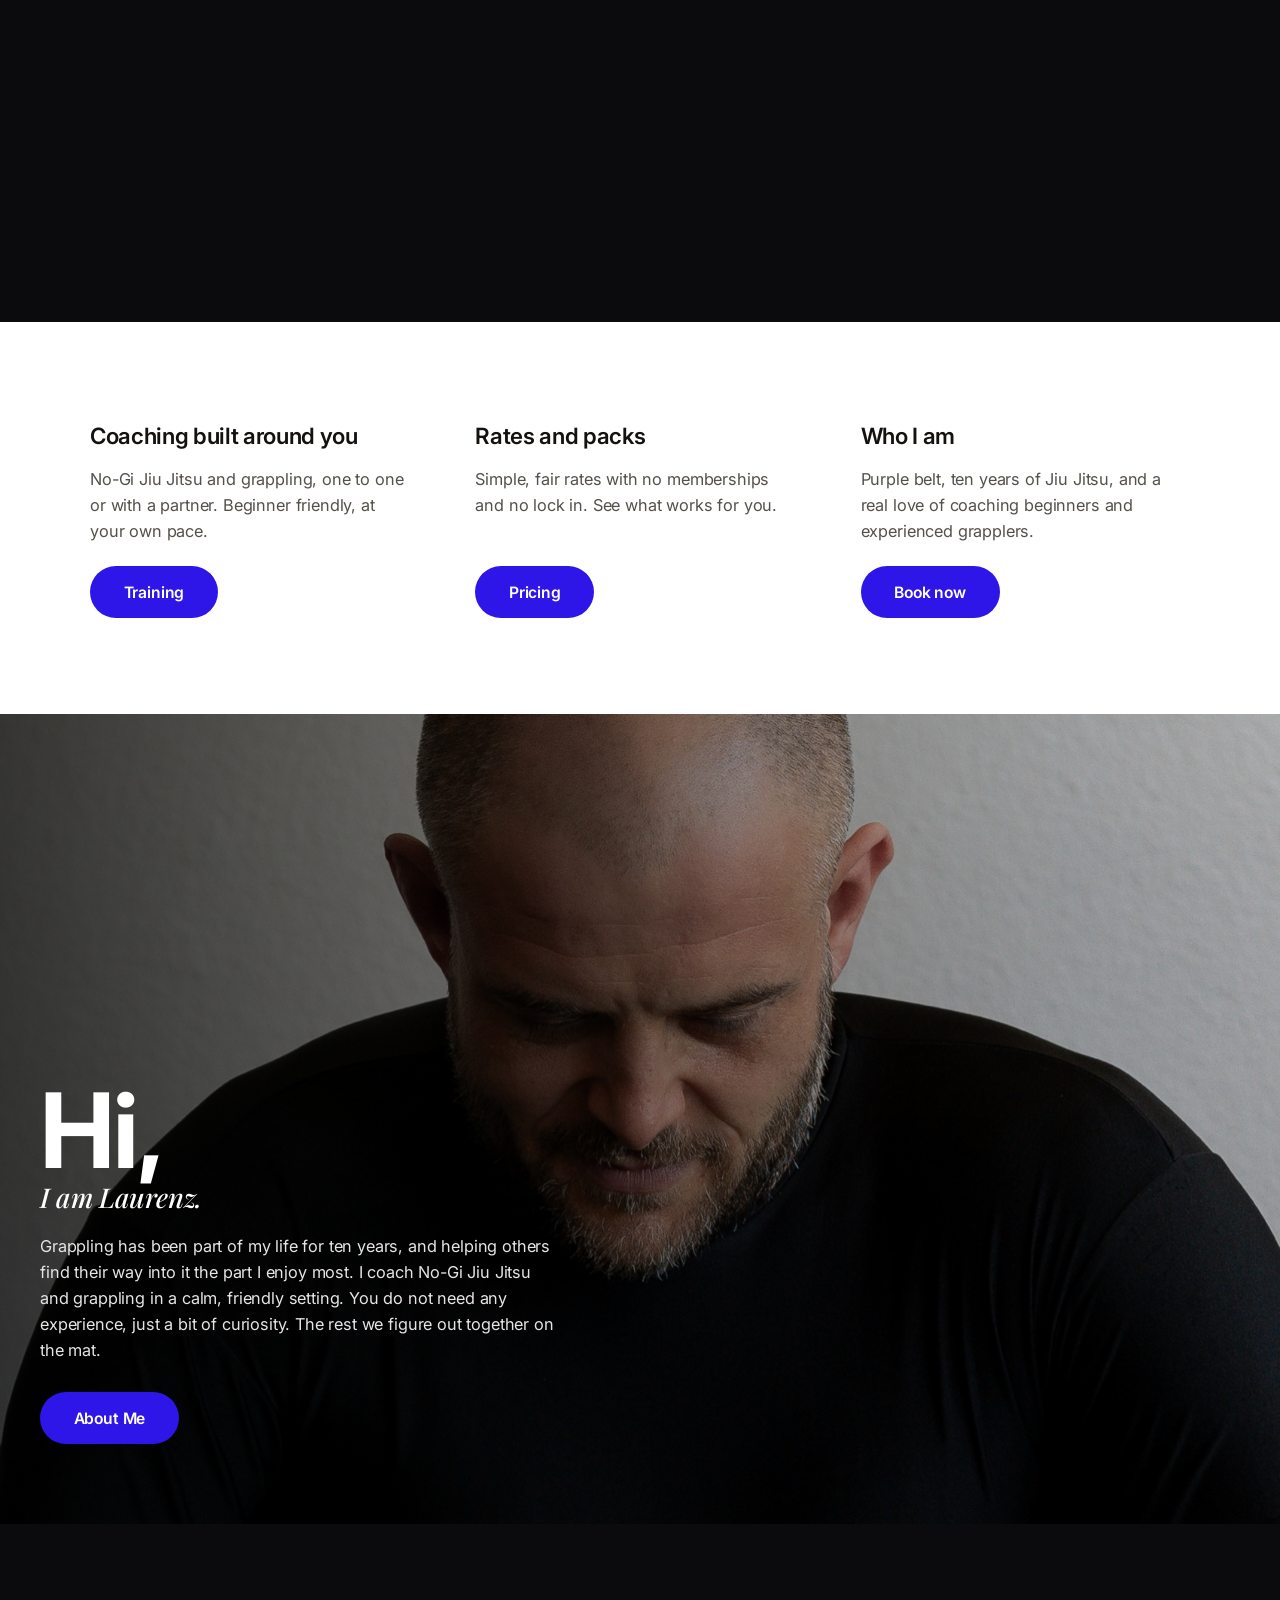
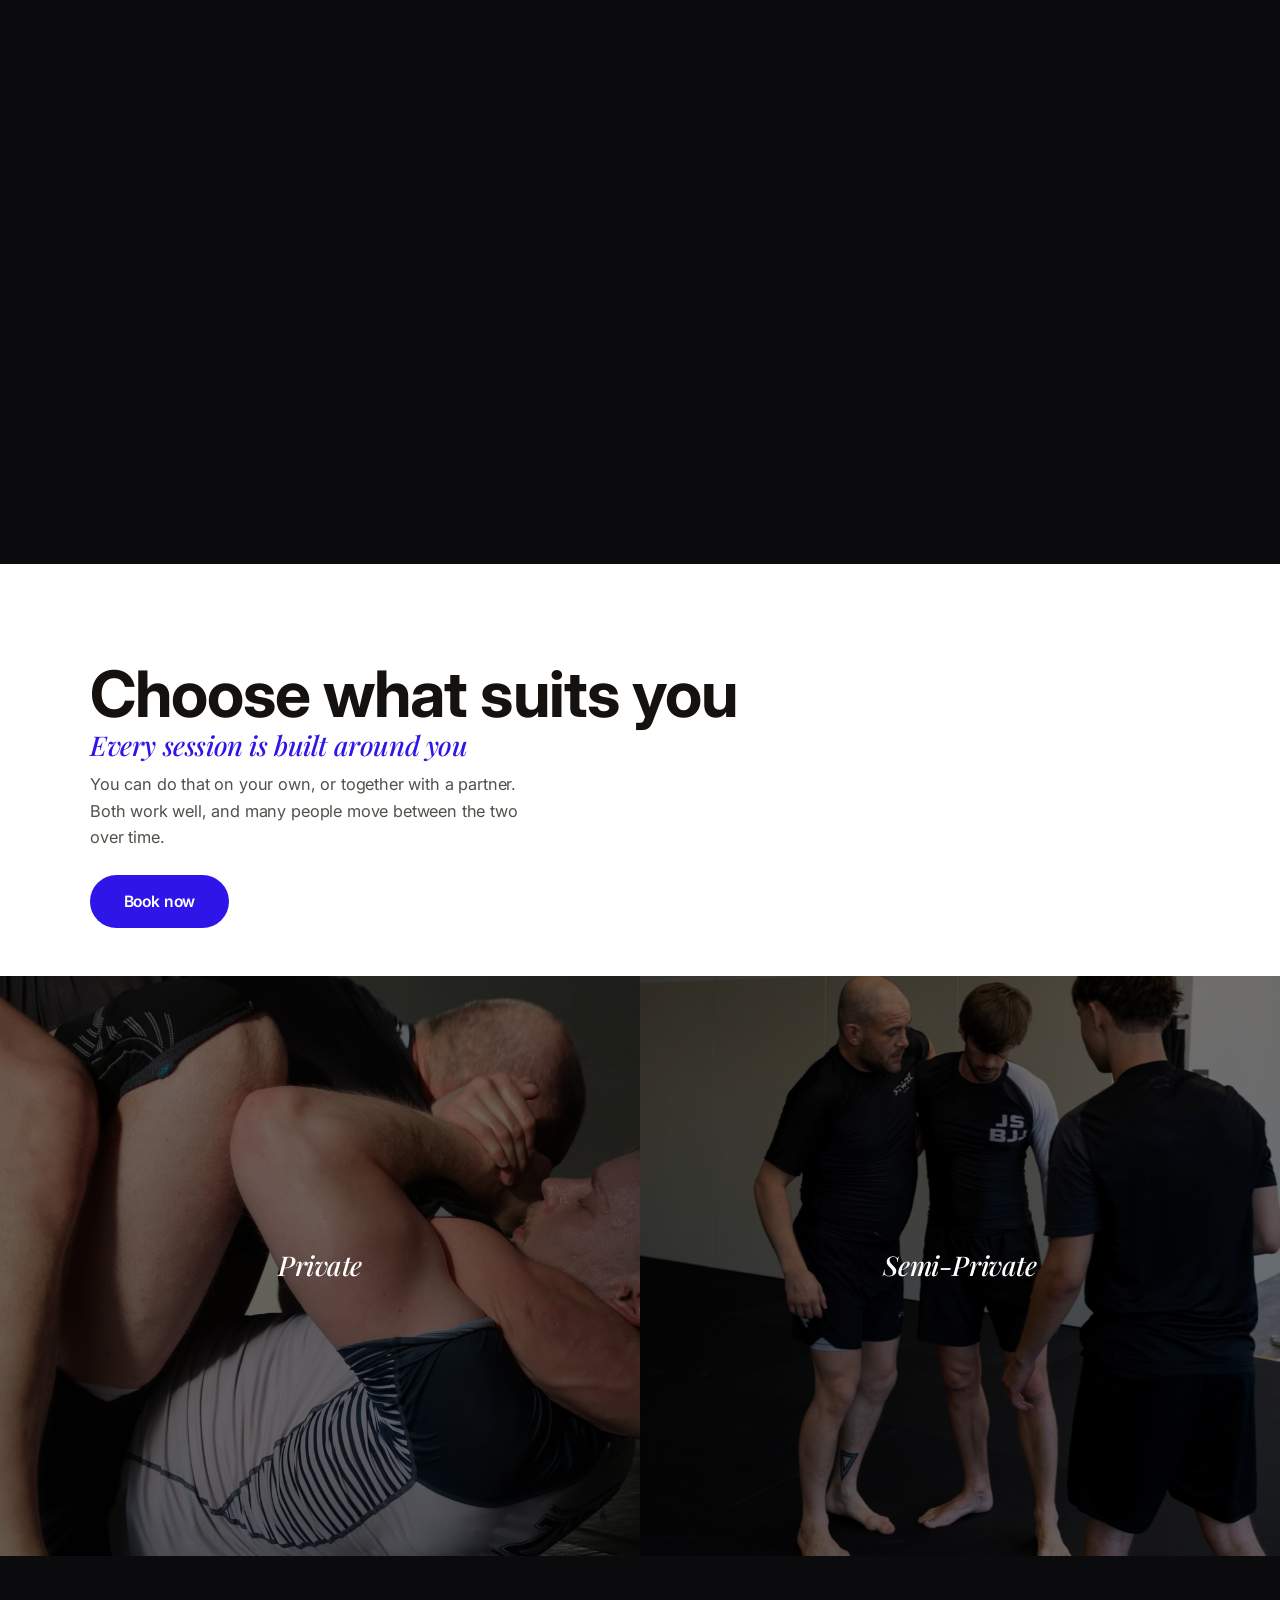
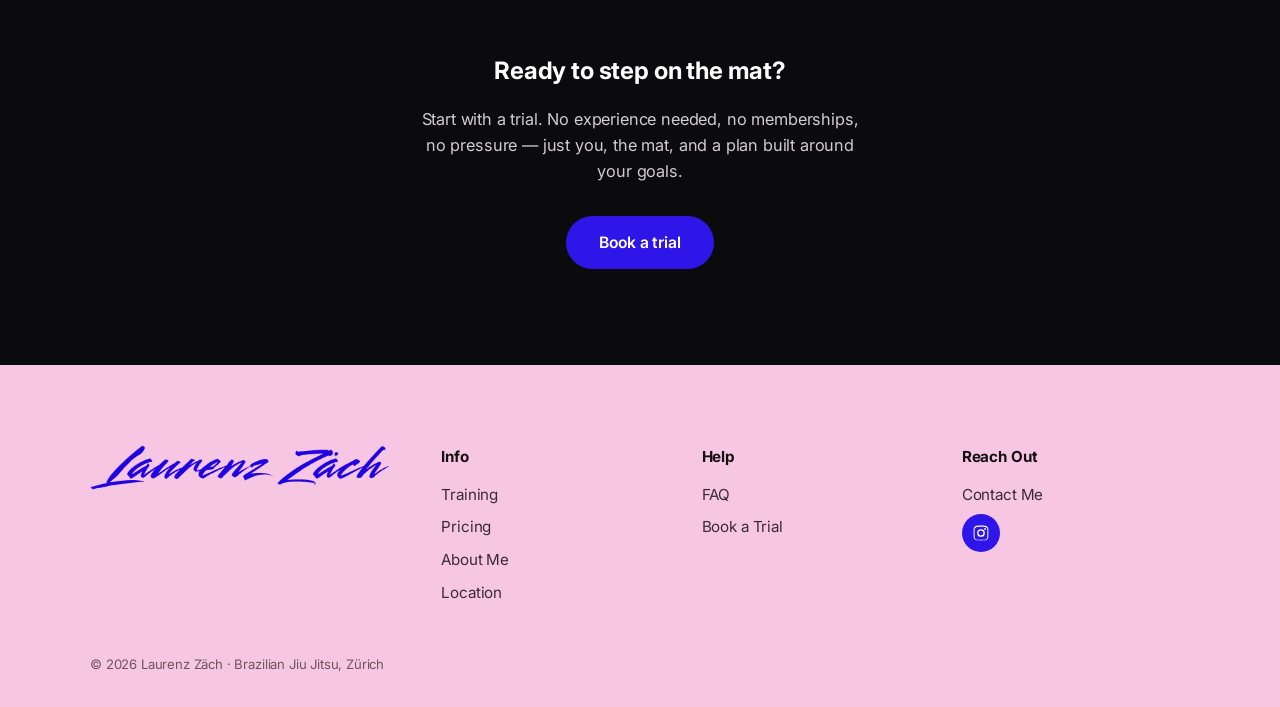
==== commit 9511c1b3: "Add About, Location, Book, simple Contact pages; menu (no FAQ, +About/Location); No-Gi; home closing" ====
--- a/index.html
+++ b/index.html
@@ -4,7 +4,7 @@
 <meta charset="UTF-8" />
 <meta name="viewport" content="width=device-width, initial-scale=1.0" />
 <title>Laurenz Zäch — Brazilian Jiu Jitsu &amp; Personal Training in Zurich</title>
-<meta name="description" content="Nogi Brazilian Jiu Jitsu and grappling coaching in Zürich. One to one or semi private, beginner friendly, at your own pace." />
+<meta name="description" content="No-Gi Brazilian Jiu Jitsu and grappling coaching in Zürich. One to one or semi private, beginner friendly, at your own pace." />
 <link rel="icon" type="image/png" href="/favicon.png" />
 <link rel="apple-touch-icon" href="/favicon.png" />
 <link rel="stylesheet" href="/styles.css" />
@@ -18,14 +18,14 @@
   </header>
 
   <!-- Menu overlay -->
-  <nav class="menu-overlay" aria-label="Main menu">
+    <nav class="menu-overlay" aria-label="Main menu">
     <button class="menu-close" aria-label="Close menu">✕</button>
     <a href="/">Home</a>
     <a href="/training/">Training</a>
     <a href="/pricing/">Pricing</a>
-    <a href="/faq/">FAQ</a>
-    <a href="#about">About Me</a>
-    <a href="/contact/">Book a Trial</a>
+    <a href="/about/">About Me</a>
+    <a href="/location/">Location</a>
+    <a href="/book/">Book</a>
     <a href="/contact/">Contact</a>
   </nav>
 
@@ -36,8 +36,8 @@
       <div class="hero-text">
         <h1>Brazilian Jiu Jitsu</h1>
         <p class="sub">Personal Training in Zurich</p>
-        <p class="lead">Nogi BJJ and grappling in Zürich. Whether you have never stepped on the mat or have trained for a while, I work in a personal setting built for you.</p>
-        <a class="btn" href="/contact/">Book now</a>
+        <p class="lead">No-Gi BJJ and grappling in Zürich. Whether you have never stepped on the mat or have trained for a while, I work in a personal setting built for you.</p>
+        <a class="btn" href="/book/">Book now</a>
       </div>
     </section>
 
@@ -53,7 +53,7 @@
       <div class="wrap info-grid">
         <div class="info-col reveal">
           <h3>Coaching built around you</h3>
-          <p>Nogi Jiu Jitsu and grappling, one to one or with a partner. Beginner friendly, at your own pace.</p>
+          <p>No-Gi Jiu Jitsu and grappling, one to one or with a partner. Beginner friendly, at your own pace.</p>
           <a class="btn" href="/training/">Training</a>
         </div>
         <div class="info-col reveal" id="pricing">
@@ -64,7 +64,7 @@
         <div class="info-col reveal">
           <h3>Who I am</h3>
           <p>Purple belt, ten years of Jiu Jitsu, and a real love of coaching beginners and experienced grapplers.</p>
-          <a class="btn" href="/contact/">Book now</a>
+          <a class="btn" href="/book/">Book now</a>
         </div>
       </div>
     </section>
@@ -74,8 +74,8 @@
       <div class="wrap">
         <h2 class="reveal">Hi,</h2>
         <p class="sub reveal">I am Laurenz.</p>
-        <p class="body reveal">Grappling has been part of my life for ten years, and helping others find their way into it the part I enjoy most. I coach Nogi Jiu Jitsu and grappling in a calm, friendly setting. You do not need any experience, just a bit of curiosity. The rest we figure out together on the mat.</p>
-        <a class="btn reveal" href="/contact/">About Me</a>
+        <p class="body reveal">Grappling has been part of my life for ten years, and helping others find their way into it the part I enjoy most. I coach No-Gi Jiu Jitsu and grappling in a calm, friendly setting. You do not need any experience, just a bit of curiosity. The rest we figure out together on the mat.</p>
+        <a class="btn reveal" href="/about/">About Me</a>
       </div>
     </section>
 
@@ -88,9 +88,9 @@
     <section class="choose" id="choose">
       <div class="wrap">
         <h2 class="reveal">Choose what suits you</h2>
-        <p class="sub reveal">Every session is built around you,</p>
-        <p class="intro reveal">You can do that on your own, or together with a partner. Both work wonderfully, and many people move between the two over time.</p>
-        <div class="choose-cta reveal"><a class="btn" href="/contact/">Book now</a></div>
+        <p class="sub reveal">Every session is built around you</p>
+        <p class="intro reveal">You can do that on your own, or together with a partner. Both work well, and many people move between the two over time.</p>
+        <div class="choose-cta reveal"><a class="btn" href="/book/">Book now</a></div>
       </div>
       <div class="flip-row">
         <div class="flip-card reveal" tabindex="0">
@@ -100,7 +100,7 @@
             </div>
             <div class="flip-back">
               <p>Moving entirely at your pace. We focus on exactly what you are working on. A great choice if you prefer full attention on your own game, or would simply rather start solo.</p>
-              <a class="btn" href="/pricing/">See pricing</a>
+              <a class="btn" href="/book/?type=private">Book Private</a>
             </div>
           </div>
         </div>
@@ -111,10 +111,19 @@
             </div>
             <div class="flip-back">
               <p>You learn with a partner, keep each other motivated, and share your learning. Bring a friend, partner or colleague, or get in touch and we will find a good fit.</p>
-              <a class="btn" href="/pricing/">See pricing</a>
+              <a class="btn" href="/book/?type=semi">Book Semi-private</a>
             </div>
           </div>
         </div>
+      </div>
+    </section>
+
+    <!-- Closing CTA -->
+    <section class="closing">
+      <div class="wrap">
+        <h2 class="reveal">Ready to step on the mat?</h2>
+        <p class="reveal">Start with a trial. No experience needed, no memberships, no pressure — just you, the mat, and a plan built around your goals.</p>
+        <div class="reveal"><a class="btn" href="/book/">Book a trial</a></div>
       </div>
     </section>
 
@@ -129,14 +138,15 @@
         <ul>
           <li><a href="/training/">Training</a></li>
           <li><a href="/pricing/">Pricing</a></li>
-          <li><a href="#about">About Me</a></li>
+          <li><a href="/about/">About Me</a></li>
+          <li><a href="/location/">Location</a></li>
         </ul>
       </div>
       <div class="footer-col">
         <h4>Help</h4>
         <ul>
           <li><a href="/faq/">FAQ</a></li>
-          <li><a href="/contact/">Book a Trial</a></li>
+          <li><a href="/book/">Book a Trial</a></li>
         </ul>
       </div>
       <div class="footer-col">
--- a/styles.css
+++ b/styles.css
@@ -242,3 +242,47 @@
 .book-aside p { color: var(--ink-2); font-size: var(--fs-body); margin-bottom: 1rem; }
 .book-aside a { color: var(--blue); font-weight: 500; }
 @media (max-width: 760px) { .book-grid { grid-template-columns: 1fr; } }
+
+/* booking form subheadings + slots */
+.form-subhead { font-family: var(--font-title); font-weight: 700; font-size: 1.05rem; letter-spacing: var(--ls-title); margin: 1.6rem 0 0.8rem; padding-top: 1.2rem; border-top: 1px solid #e6e2db; }
+.field .hint { font-size: 0.8rem; color: var(--ink-2); margin-top: 0.4rem; }
+
+/* booking request banner */
+.request-banner { max-width: 980px; margin: 0 auto clamp(1.6rem,4vw,2.4rem); background: #fff4d6; border: 1px solid #f0dfa8; color: #6b5710; border-radius: 12px; padding: 0.9rem 1.1rem; font-size: 0.92rem; }
+.request-banner a { color: var(--blue); font-weight: 600; }
+
+/* ---------- About page ---------- */
+.about-page { background: var(--white); color: var(--ink); padding: clamp(3rem,7vw,5.5rem) 0; }
+.about-intro { display: grid; grid-template-columns: 1fr 0.85fr; gap: clamp(2rem,5vw,3.5rem); align-items: center; }
+.about-intro img { width: 100%; border-radius: var(--radius); }
+.about-intro .lead { font-size: clamp(1.1rem,2.4vw,1.35rem); color: var(--ink-2); }
+.about-facts { margin-top: clamp(2.5rem,6vw,4rem); display: grid; grid-template-columns: repeat(3,1fr); gap: 1.1rem; }
+.fact { background: #f6f5f2; border: 1px solid #eae6df; border-radius: var(--radius); padding: clamp(1.3rem,3vw,1.8rem); }
+.fact .k { font-size: 0.74rem; letter-spacing: 0.14em; text-transform: uppercase; color: var(--accent); font-weight: 600; margin-bottom: 0.5rem; }
+.fact p { color: var(--ink-2); font-size: 0.98rem; }
+.about-wide { margin-top: 1.1rem; display: grid; grid-template-columns: 1.4fr 1fr; gap: 1.1rem; }
+.about-wide img { width: 100%; height: 100%; object-fit: cover; border-radius: var(--radius); }
+.about-quote { background: var(--blue); color: #fff; border-radius: var(--radius); padding: clamp(1.6rem,4vw,2.4rem); display: flex; align-items: center; }
+.about-quote p { font-family: var(--font-sub); font-style: italic; font-size: clamp(1.3rem,3vw,1.8rem); line-height: 1.3; }
+@media (max-width: 820px) { .about-intro { grid-template-columns: 1fr; } .about-facts { grid-template-columns: 1fr; } .about-wide { grid-template-columns: 1fr; } }
+
+/* ---------- Location page ---------- */
+.location-page { background: var(--white); color: var(--ink); padding: clamp(3rem,7vw,5rem) 0 clamp(3.5rem,8vw,6rem); }
+.map-wrap { border-radius: var(--radius); overflow: hidden; border: 1px solid var(--line); margin-top: clamp(1.5rem,4vw,2.5rem); }
+.map-wrap iframe { display: block; width: 100%; height: clamp(320px, 52vh, 520px); border: 0; }
+.loc-meta { margin-top: 1.4rem; color: var(--ink-2); }
+.loc-meta a { color: var(--blue); font-weight: 600; }
+
+/* home closing CTA band */
+.closing { background: var(--black); color: #fff; text-align: center; padding: clamp(3.5rem,8vw,6rem) 0; }
+.closing h2 { color: #fff; }
+.closing p { color: #cfccd2; max-width: 46ch; margin: 1rem auto 2rem; font-size: var(--fs-body); }
+
+/* ---------- CLA explainer (training) ---------- */
+.cla { background: var(--white); color: var(--ink); padding: clamp(3.5rem,8vw,6rem) 0; }
+.cla .lead { max-width: 62ch; color: var(--ink-2); font-size: clamp(1.05rem,2.2vw,1.2rem); margin-top: 1rem; }
+.cla-grid { margin-top: clamp(2rem,5vw,3rem); display: grid; grid-template-columns: repeat(3,1fr); gap: 1.1rem; }
+.cla-card { border: 1px solid var(--line); border-radius: var(--radius); padding: clamp(1.4rem,3vw,2rem); background: #faf9f6; }
+.cla-card h3 { font-family: var(--font-title); font-weight: 600; font-size: var(--fs-h3); letter-spacing: var(--ls-title); margin-bottom: 0.5rem; }
+.cla-card p { color: var(--ink-2); font-size: 0.98rem; }
+@media (max-width:760px){ .cla-grid { grid-template-columns: 1fr; } }
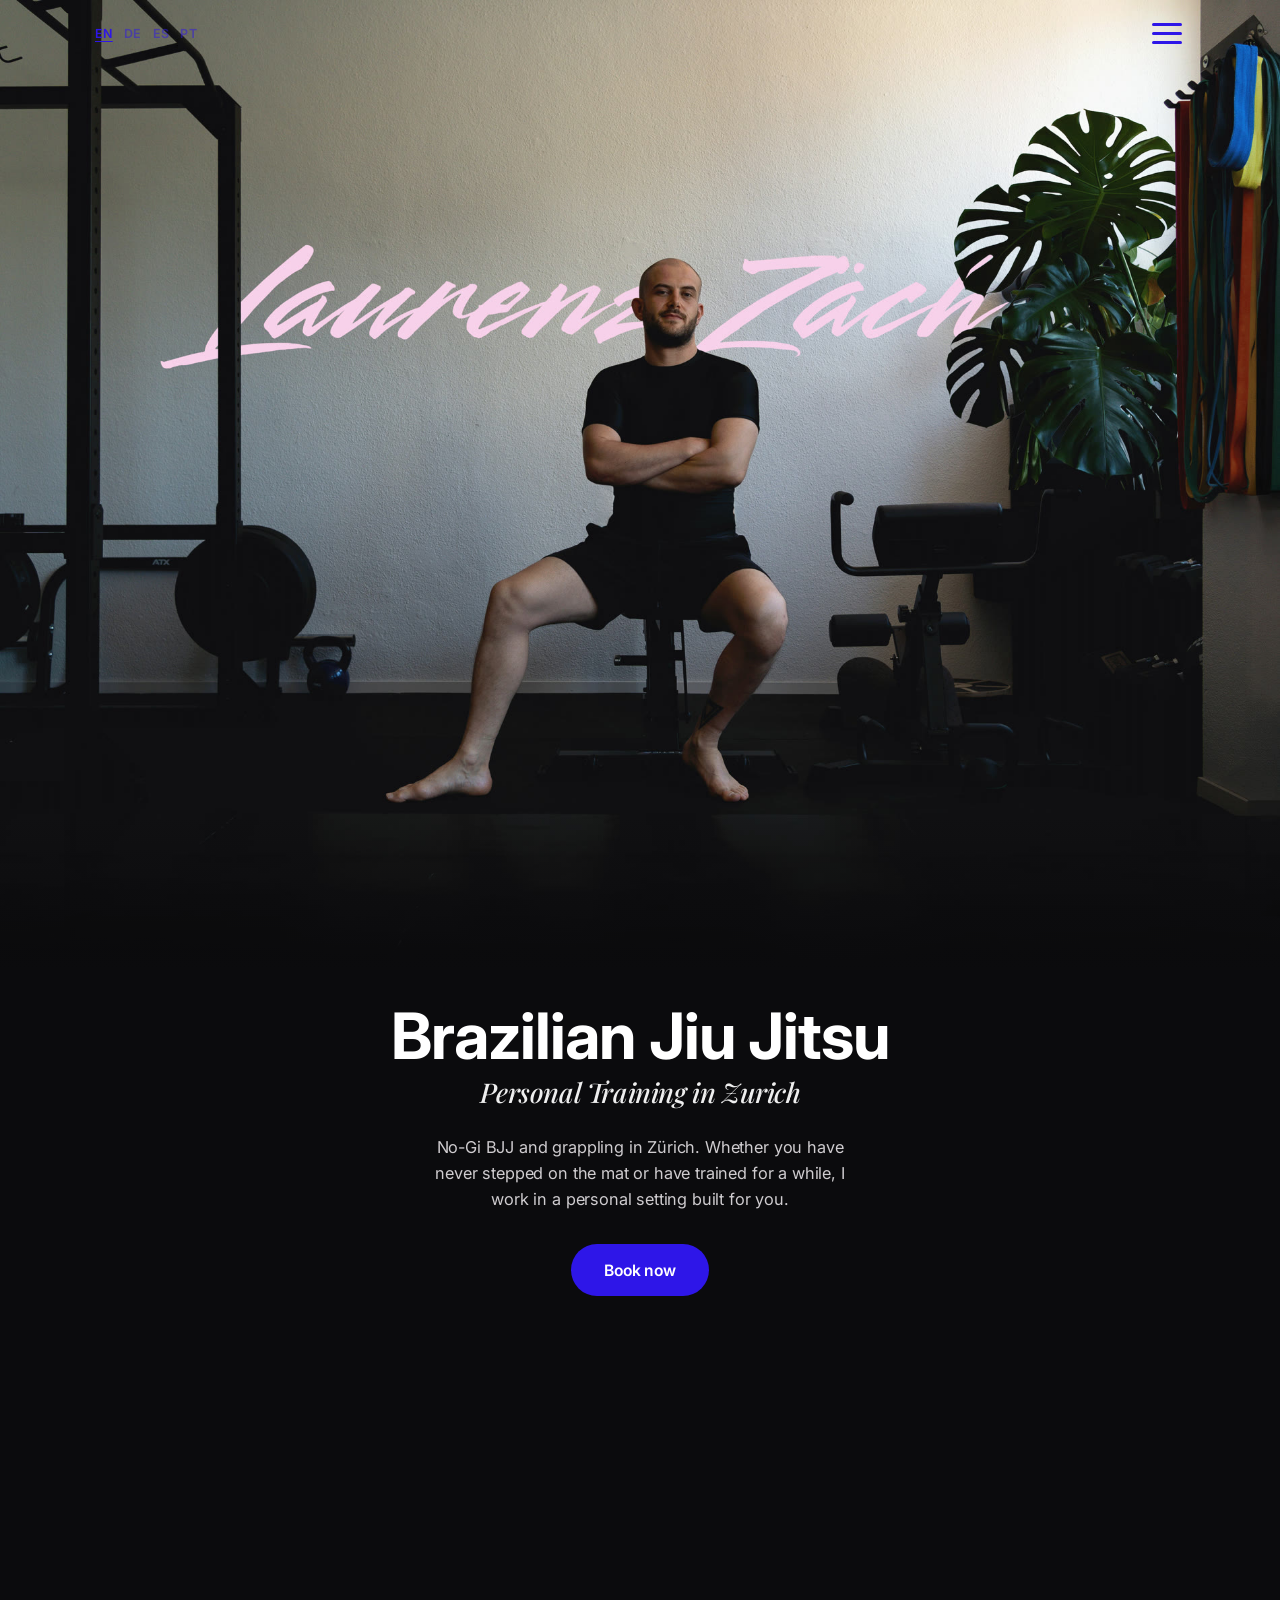
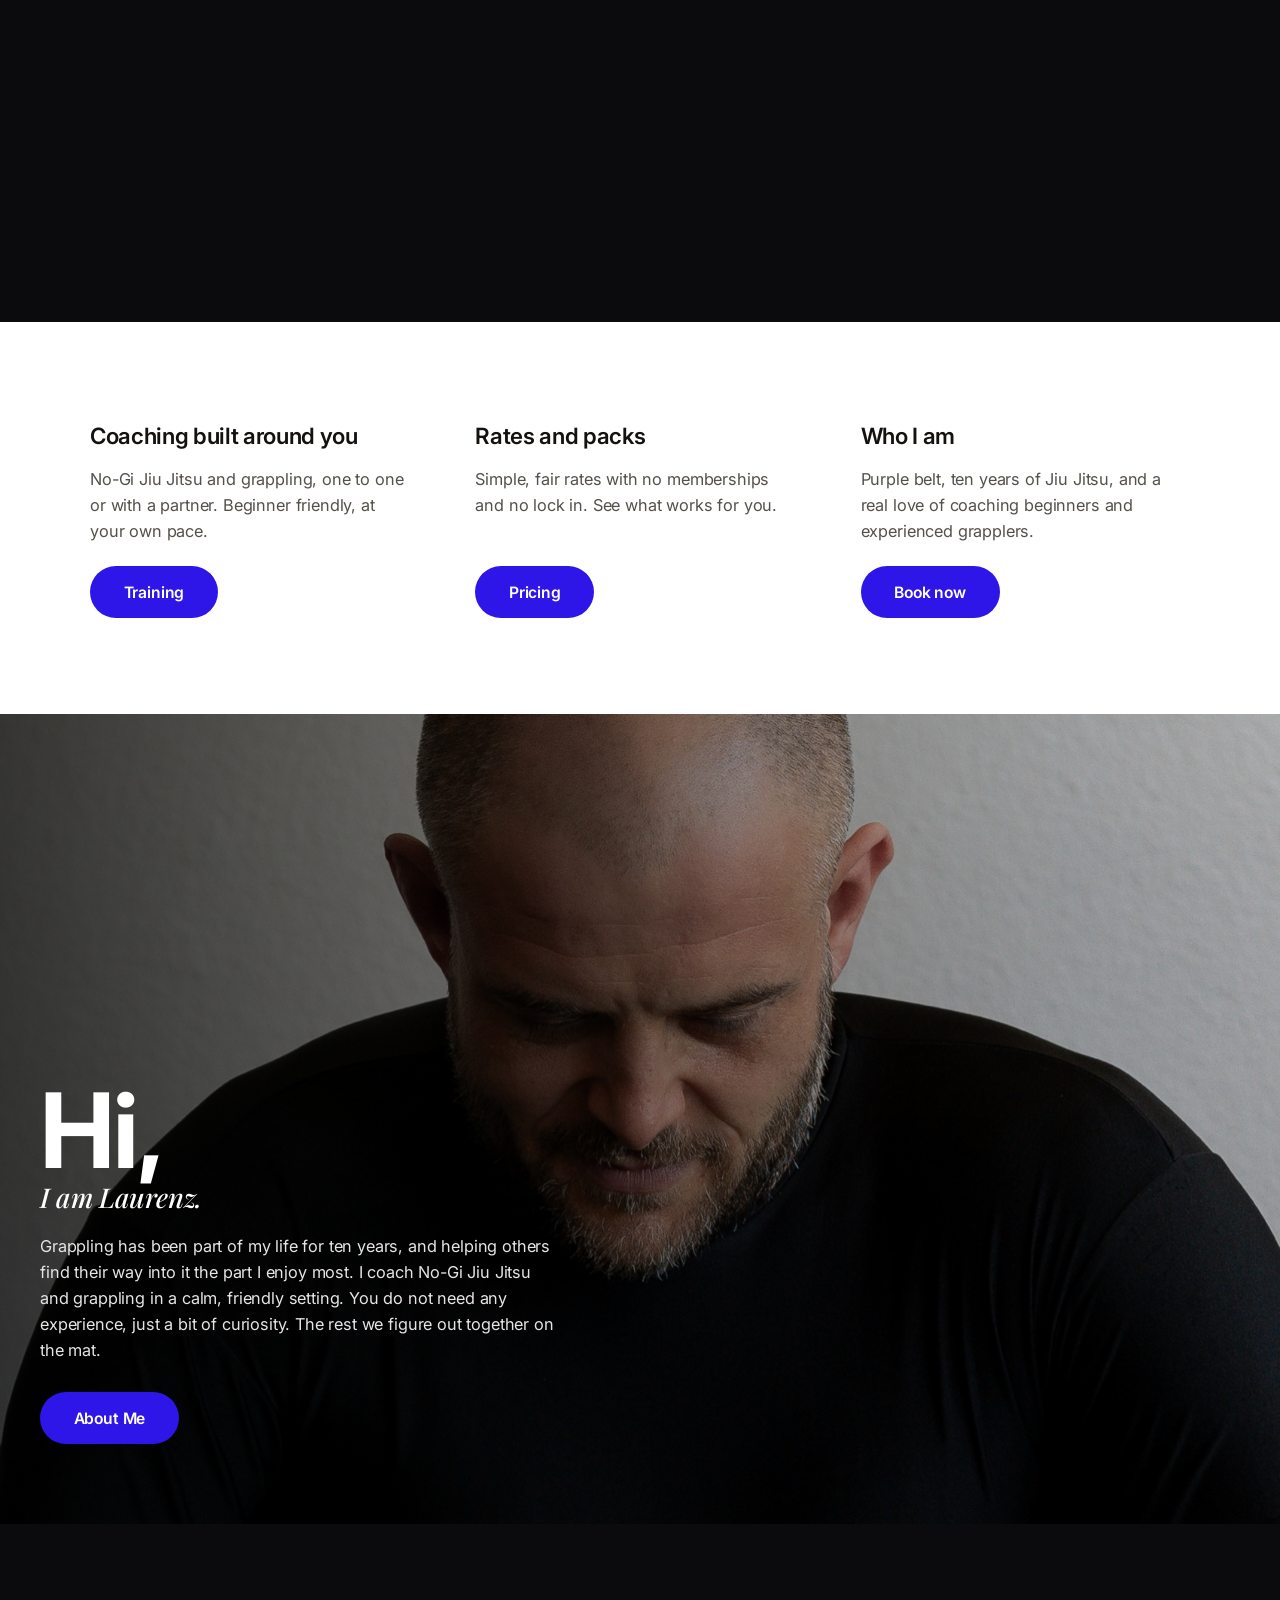
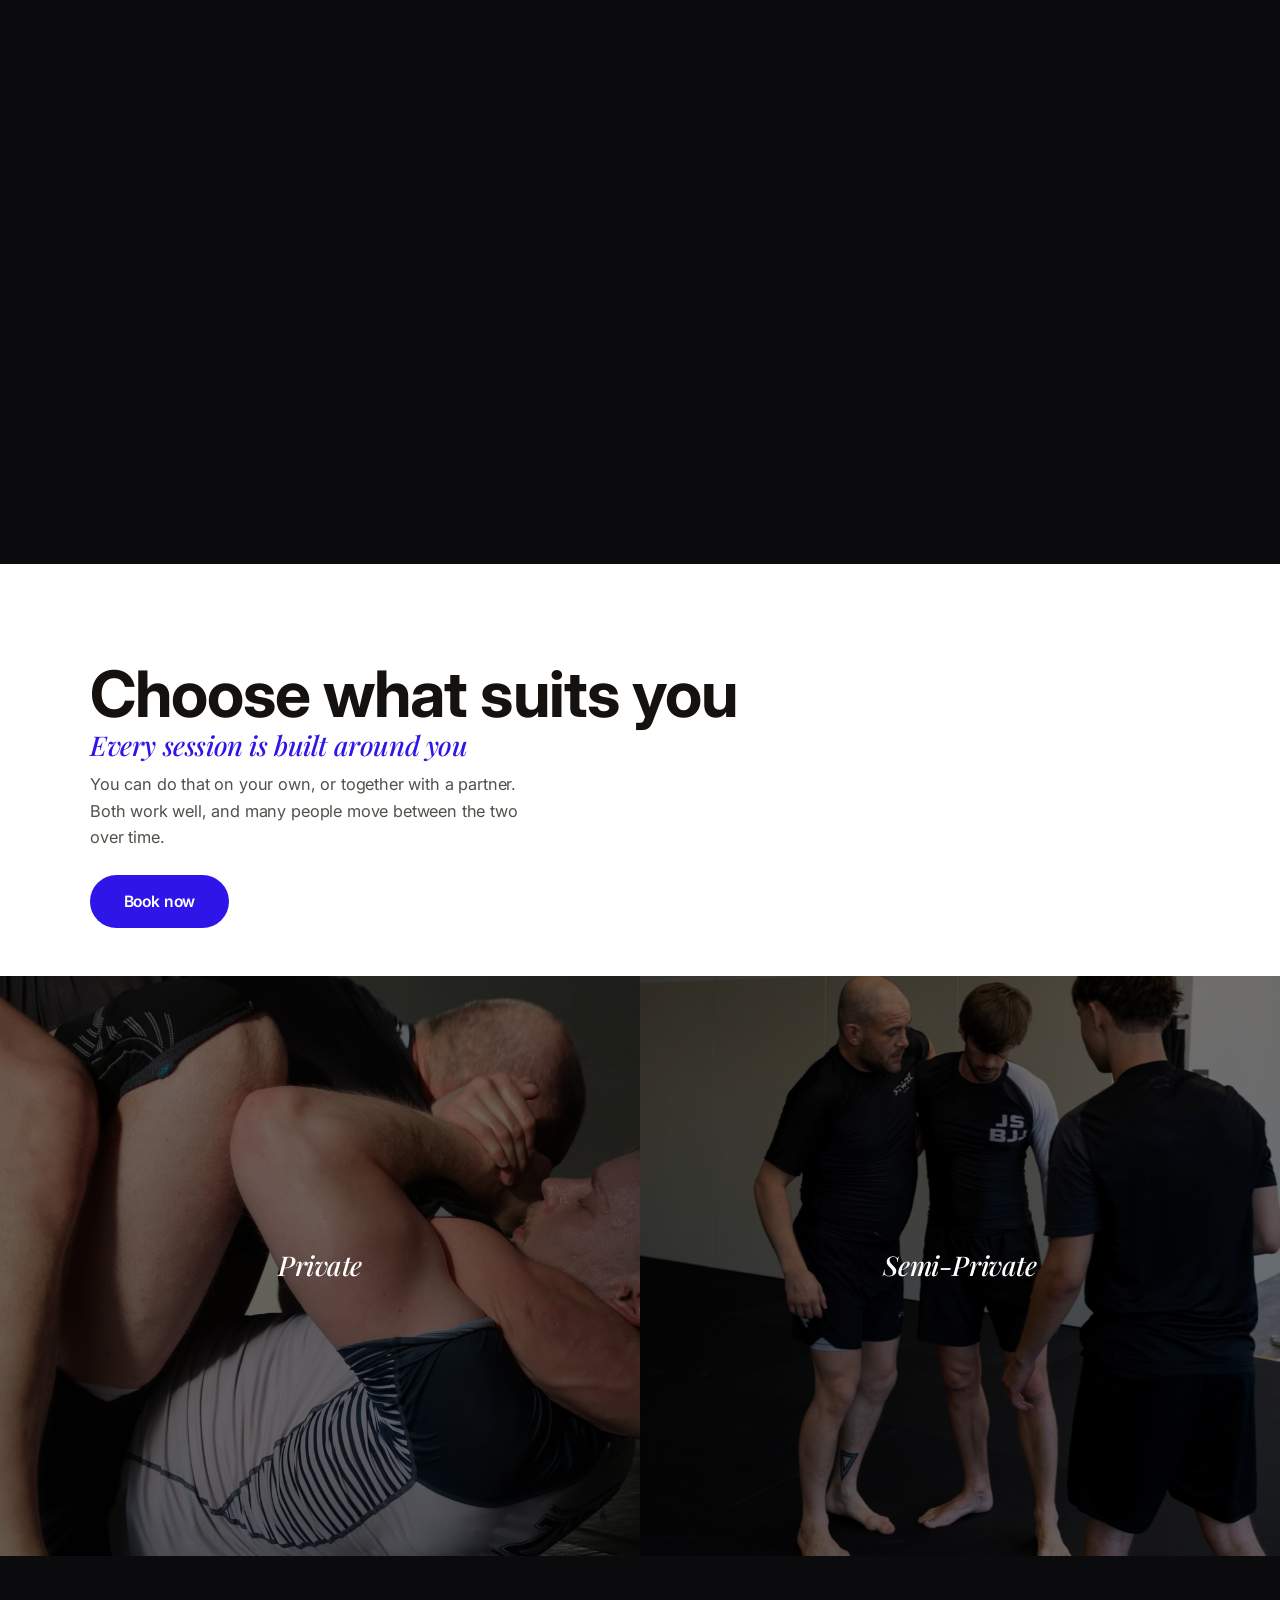
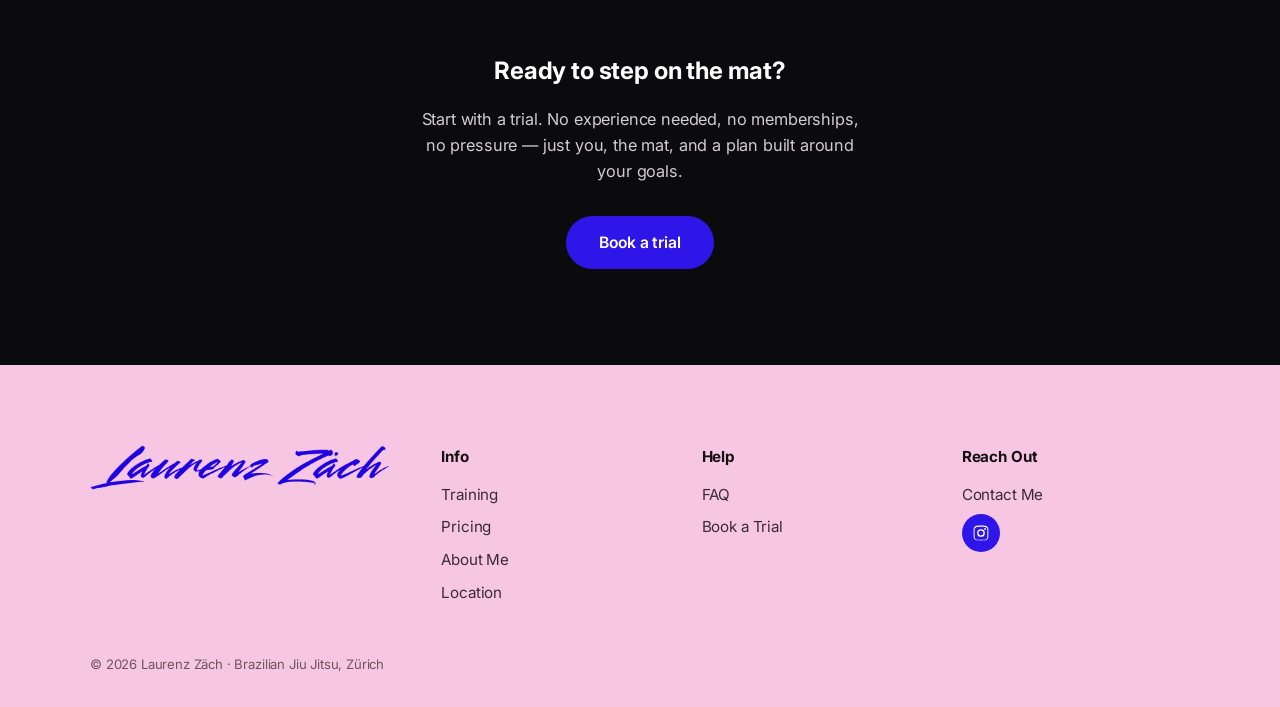
==== commit 80c0cb97: "Add language toggle (EN/DE/ES/PT) + i18n engine; translate home + nav/footer/buttons" ====
--- a/index.html
+++ b/index.html
@@ -13,6 +13,9 @@
   <!-- Header -->
   <header class="site-header">
     <div class="wrap">
+      <div class="lang-switch" aria-label="Language">
+        <button data-lang="en">EN</button><button data-lang="de">DE</button><button data-lang="es">ES</button><button data-lang="pt">PT</button>
+      </div>
       <button class="menu-btn" aria-label="Open menu"><span></span><span></span><span></span></button>
     </div>
   </header>
@@ -165,5 +168,6 @@
   </footer>
 
   <script src="/app.js"></script>
+  <script src="/i18n.js"></script>
 </body>
 </html>
--- a/styles.css
+++ b/styles.css
@@ -286,3 +286,10 @@
 .cla-card h3 { font-family: var(--font-title); font-weight: 600; font-size: var(--fs-h3); letter-spacing: var(--ls-title); margin-bottom: 0.5rem; }
 .cla-card p { color: var(--ink-2); font-size: 0.98rem; }
 @media (max-width:760px){ .cla-grid { grid-template-columns: 1fr; } }
+
+/* ---------- Language switch ---------- */
+.site-header .wrap { justify-content: space-between; }
+.lang-switch { pointer-events: auto; display: flex; gap: 1px; }
+.lang-switch button { background: none; border: none; cursor: pointer; font-family: var(--sans); font-size: 0.78rem; font-weight: 600; letter-spacing: 0.03em; color: var(--blue); opacity: 0.5; padding: 4px 5px; transition: opacity .2s; }
+.lang-switch button:hover { opacity: 0.85; }
+.lang-switch button.active { opacity: 1; text-decoration: underline; text-underline-offset: 3px; }
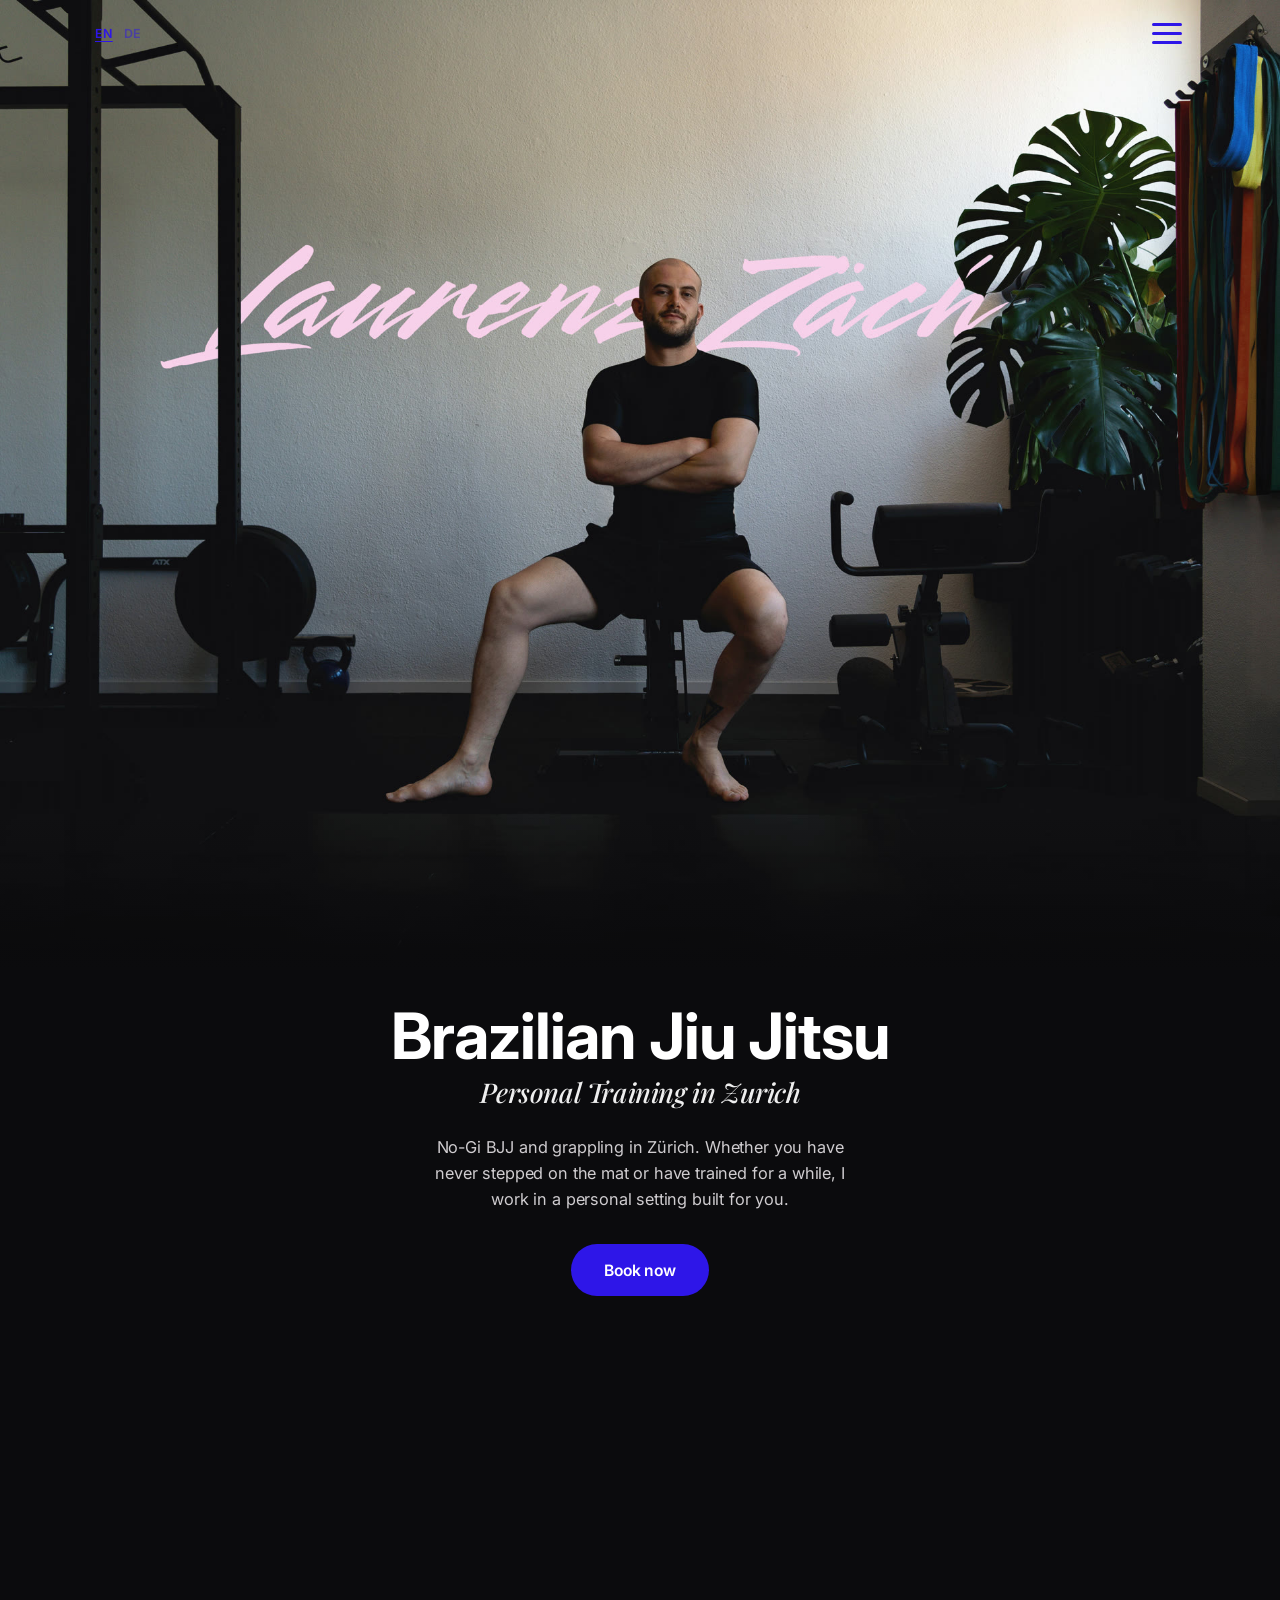
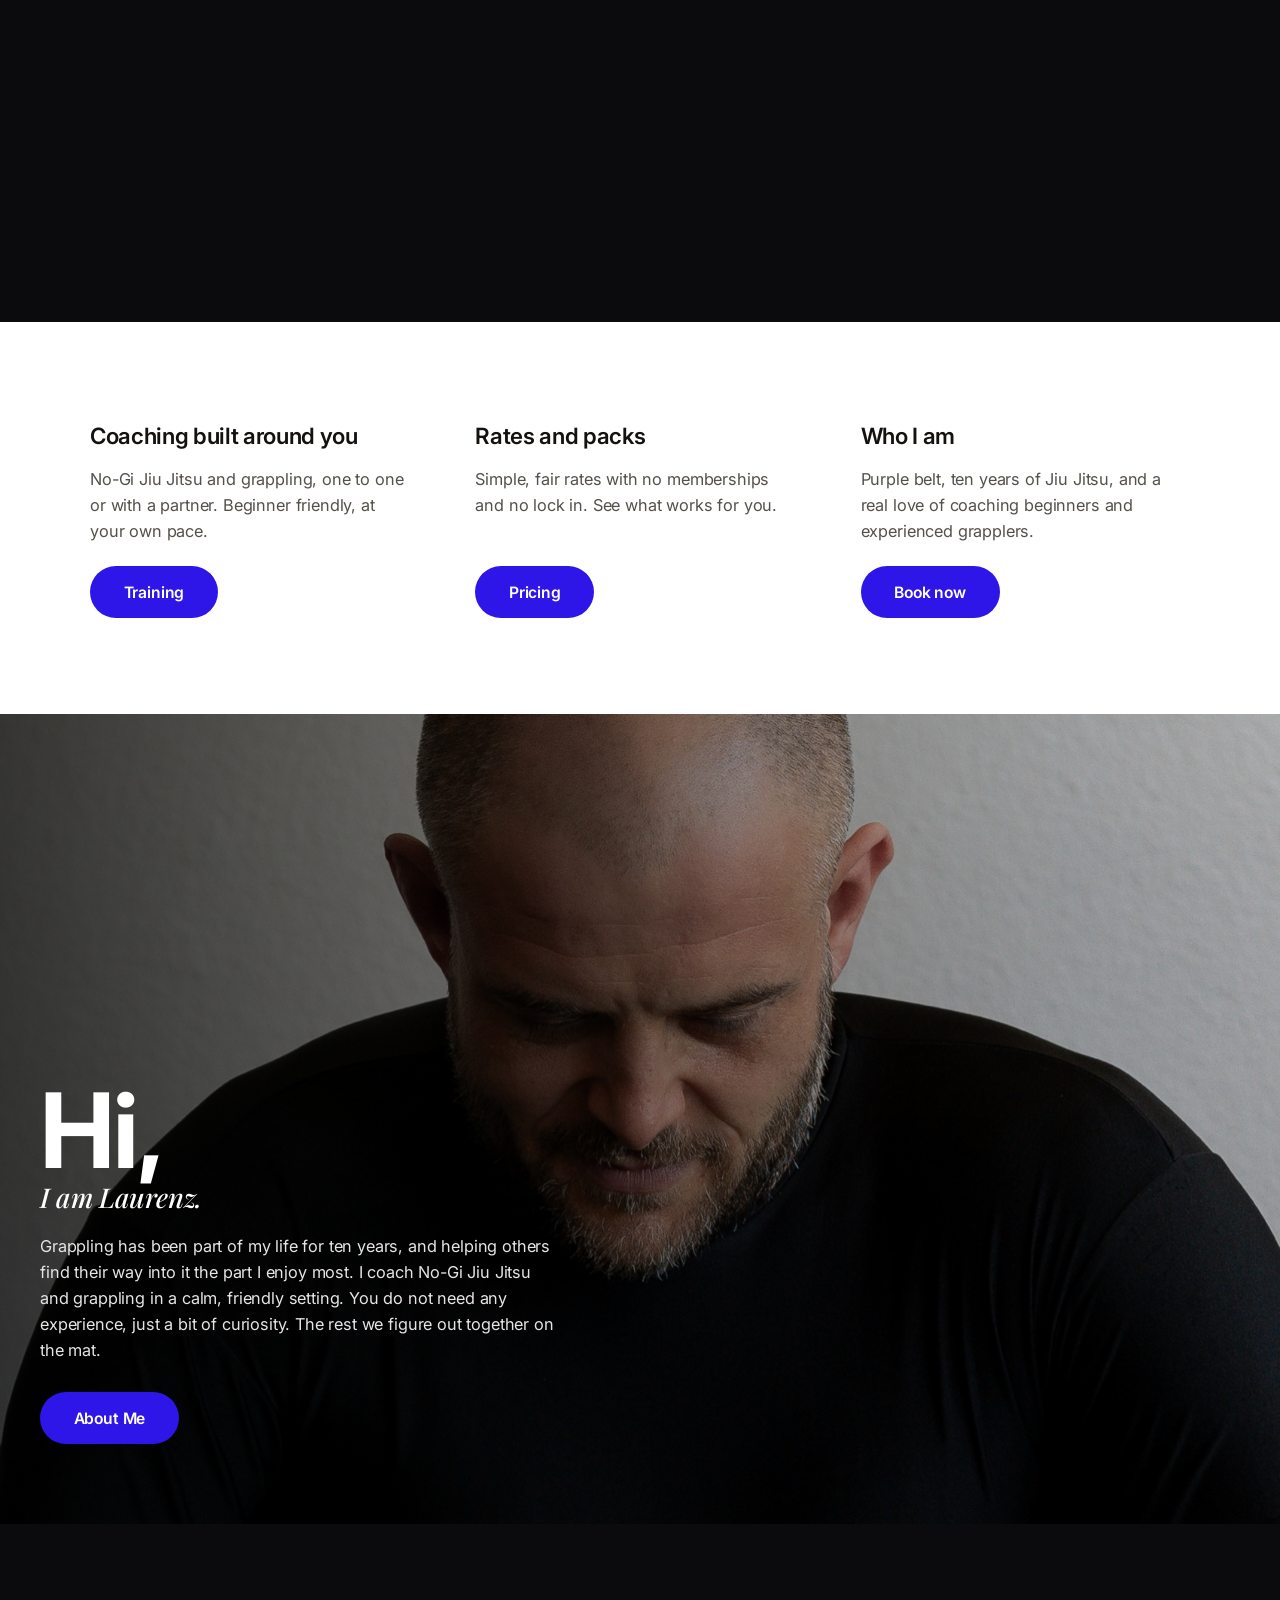
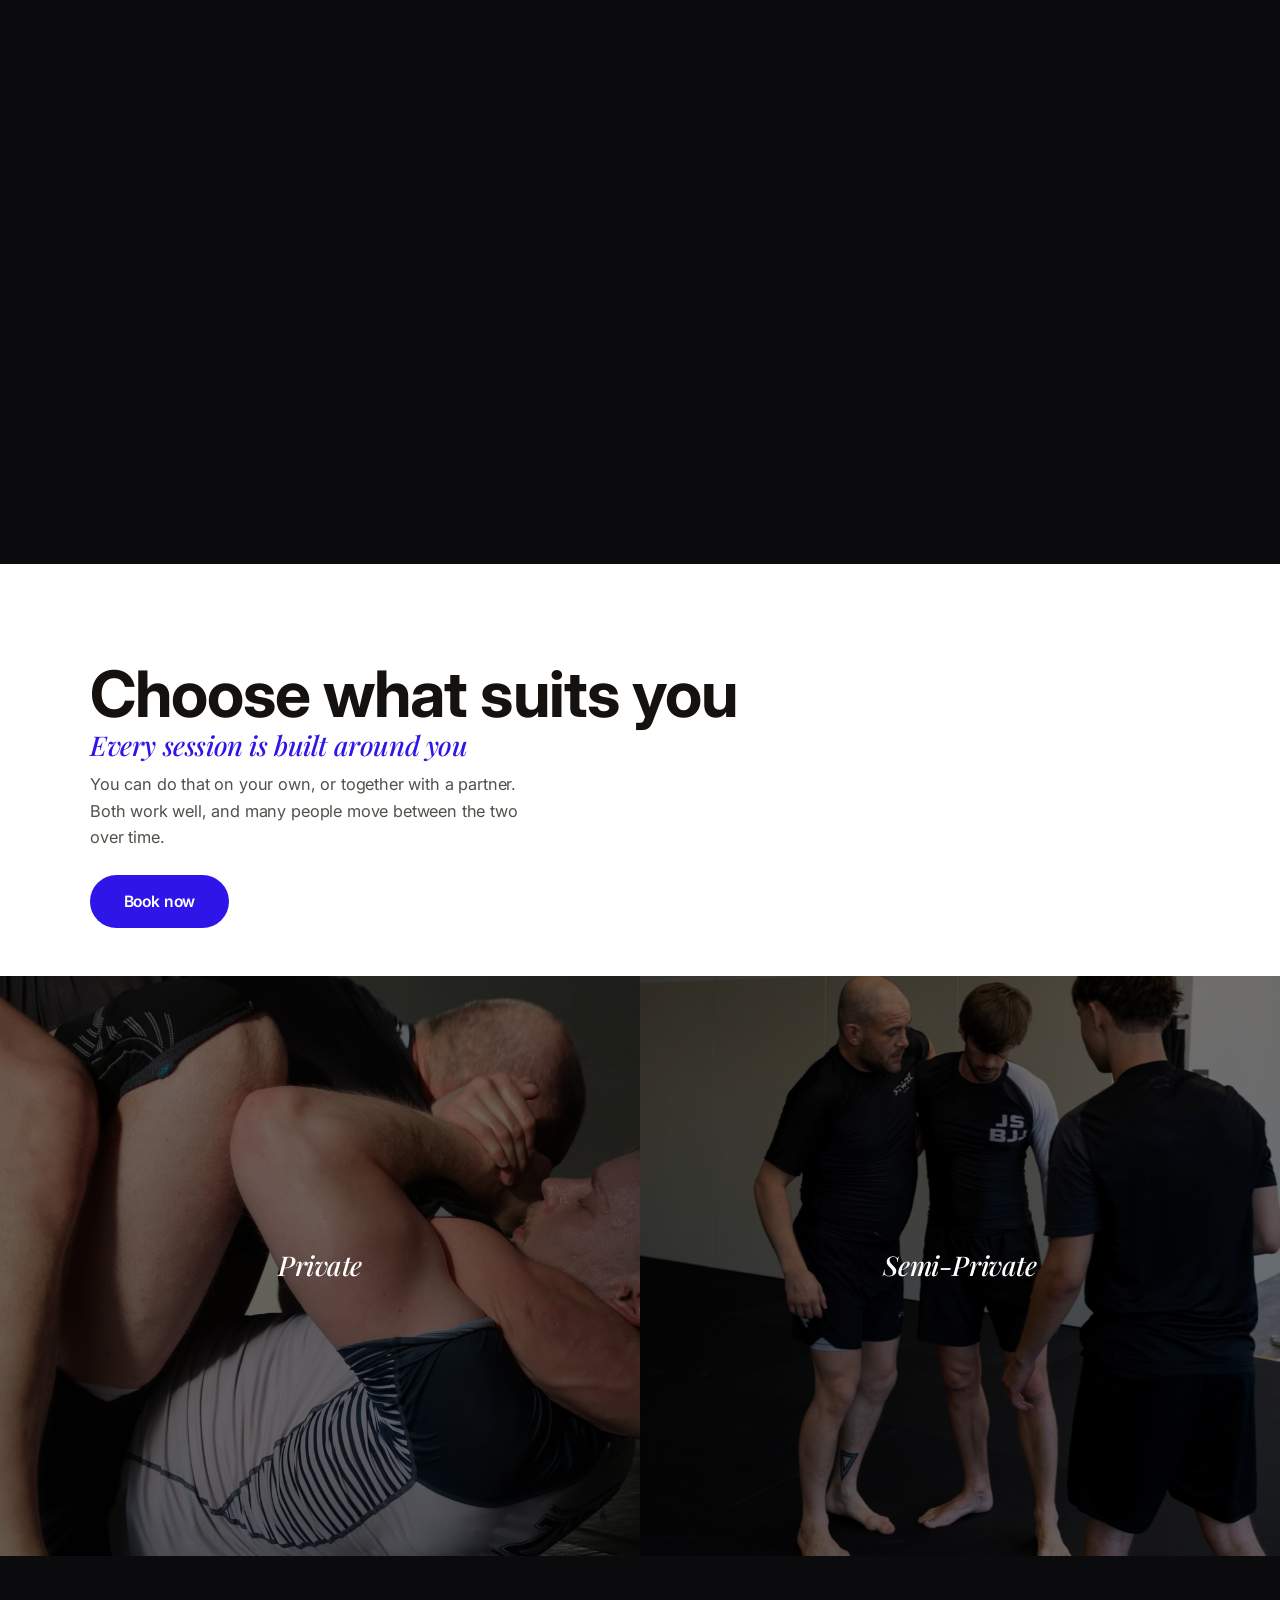
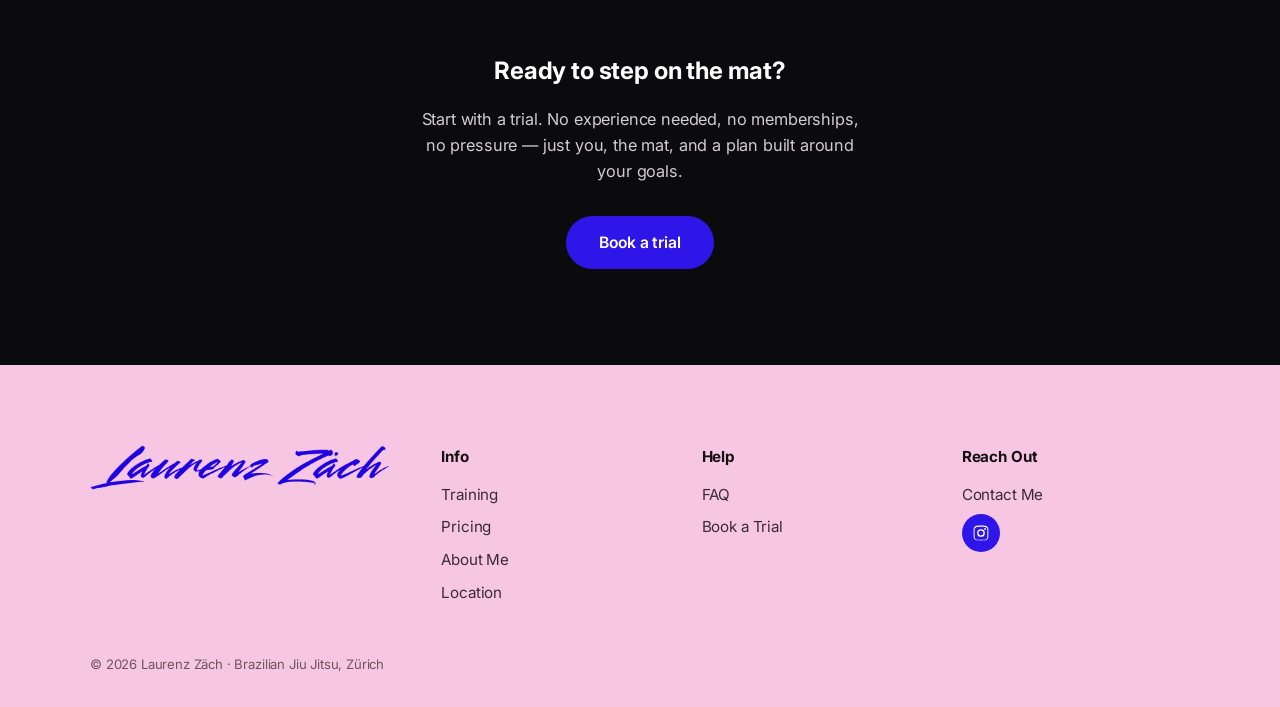
==== commit 079607ca: "German-only i18n (remove ES/PT), fix doubled hero sentence, restrict toggle to EN/DE" ====
--- a/index.html
+++ b/index.html
@@ -14,7 +14,7 @@
   <header class="site-header">
     <div class="wrap">
       <div class="lang-switch" aria-label="Language">
-        <button data-lang="en">EN</button><button data-lang="de">DE</button><button data-lang="es">ES</button><button data-lang="pt">PT</button>
+        <button data-lang="en">EN</button><button data-lang="de">DE</button>
       </div>
       <button class="menu-btn" aria-label="Open menu"><span></span><span></span><span></span></button>
     </div>
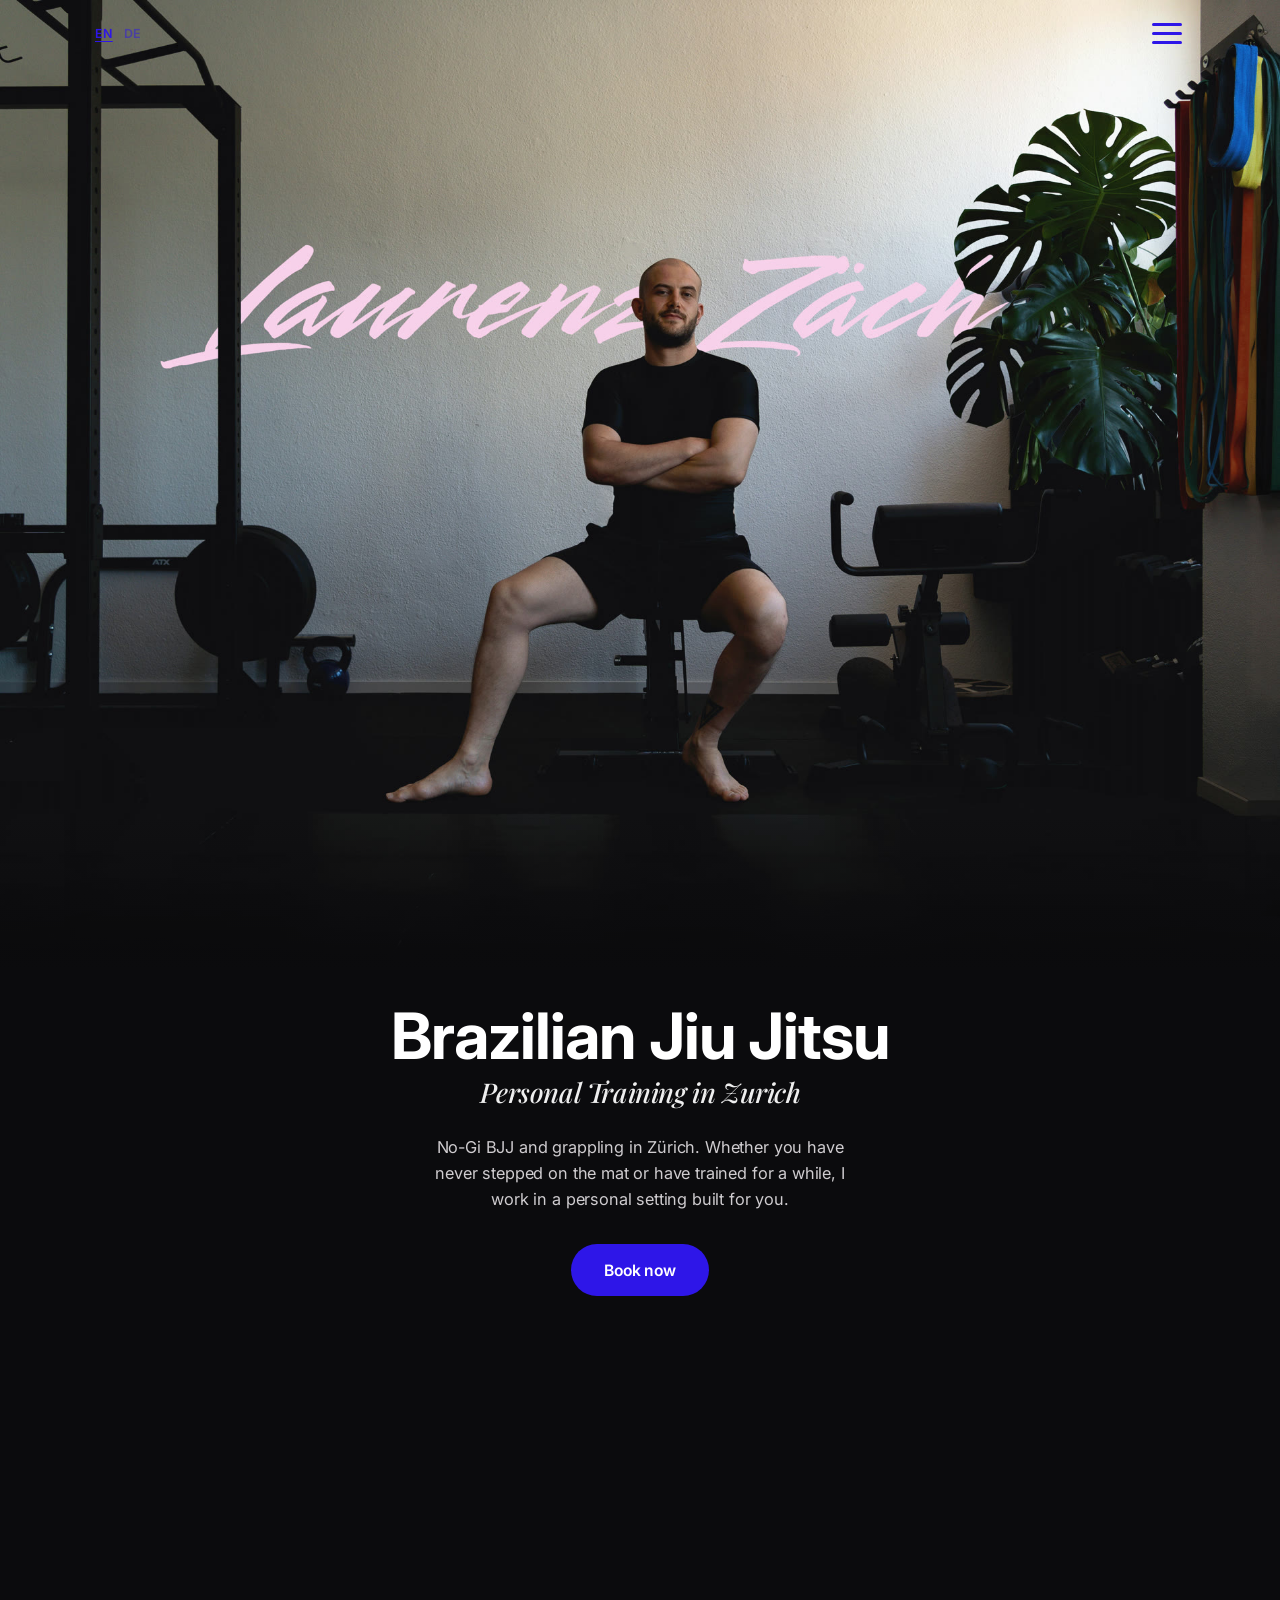
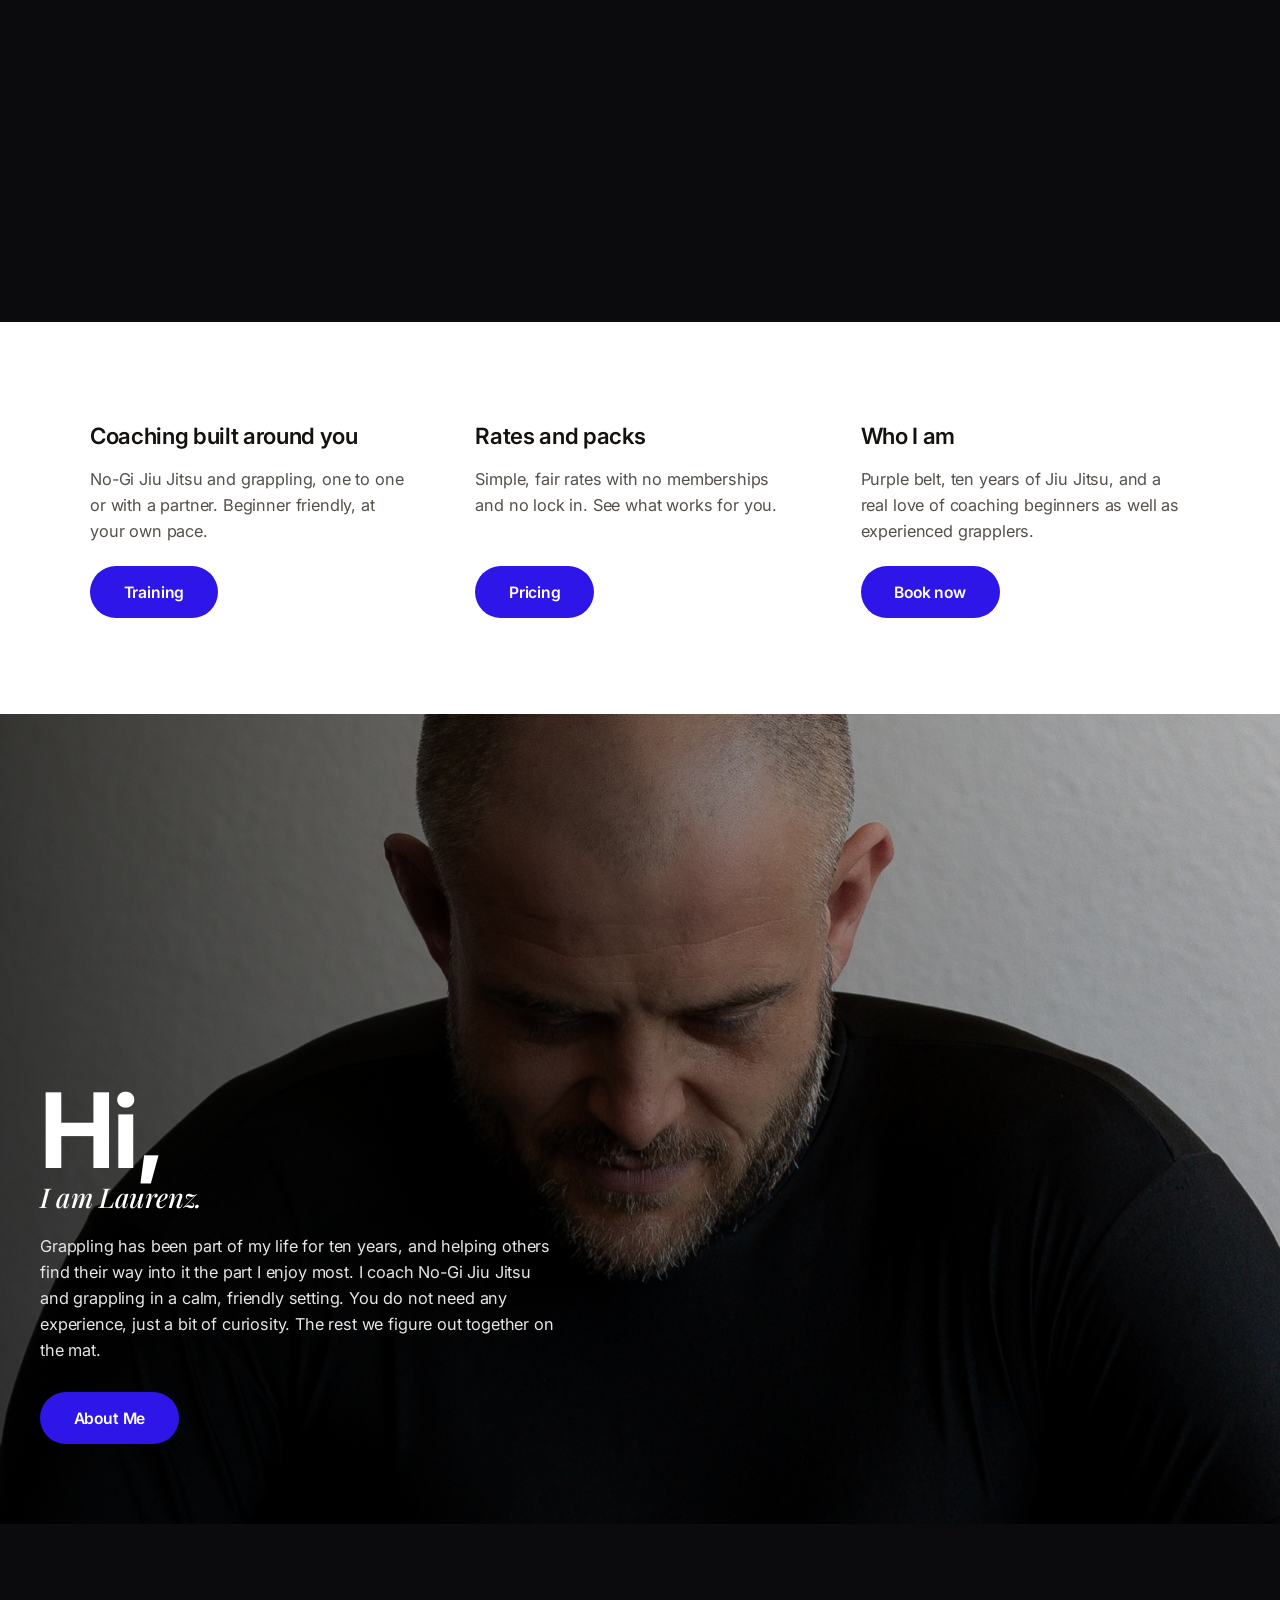
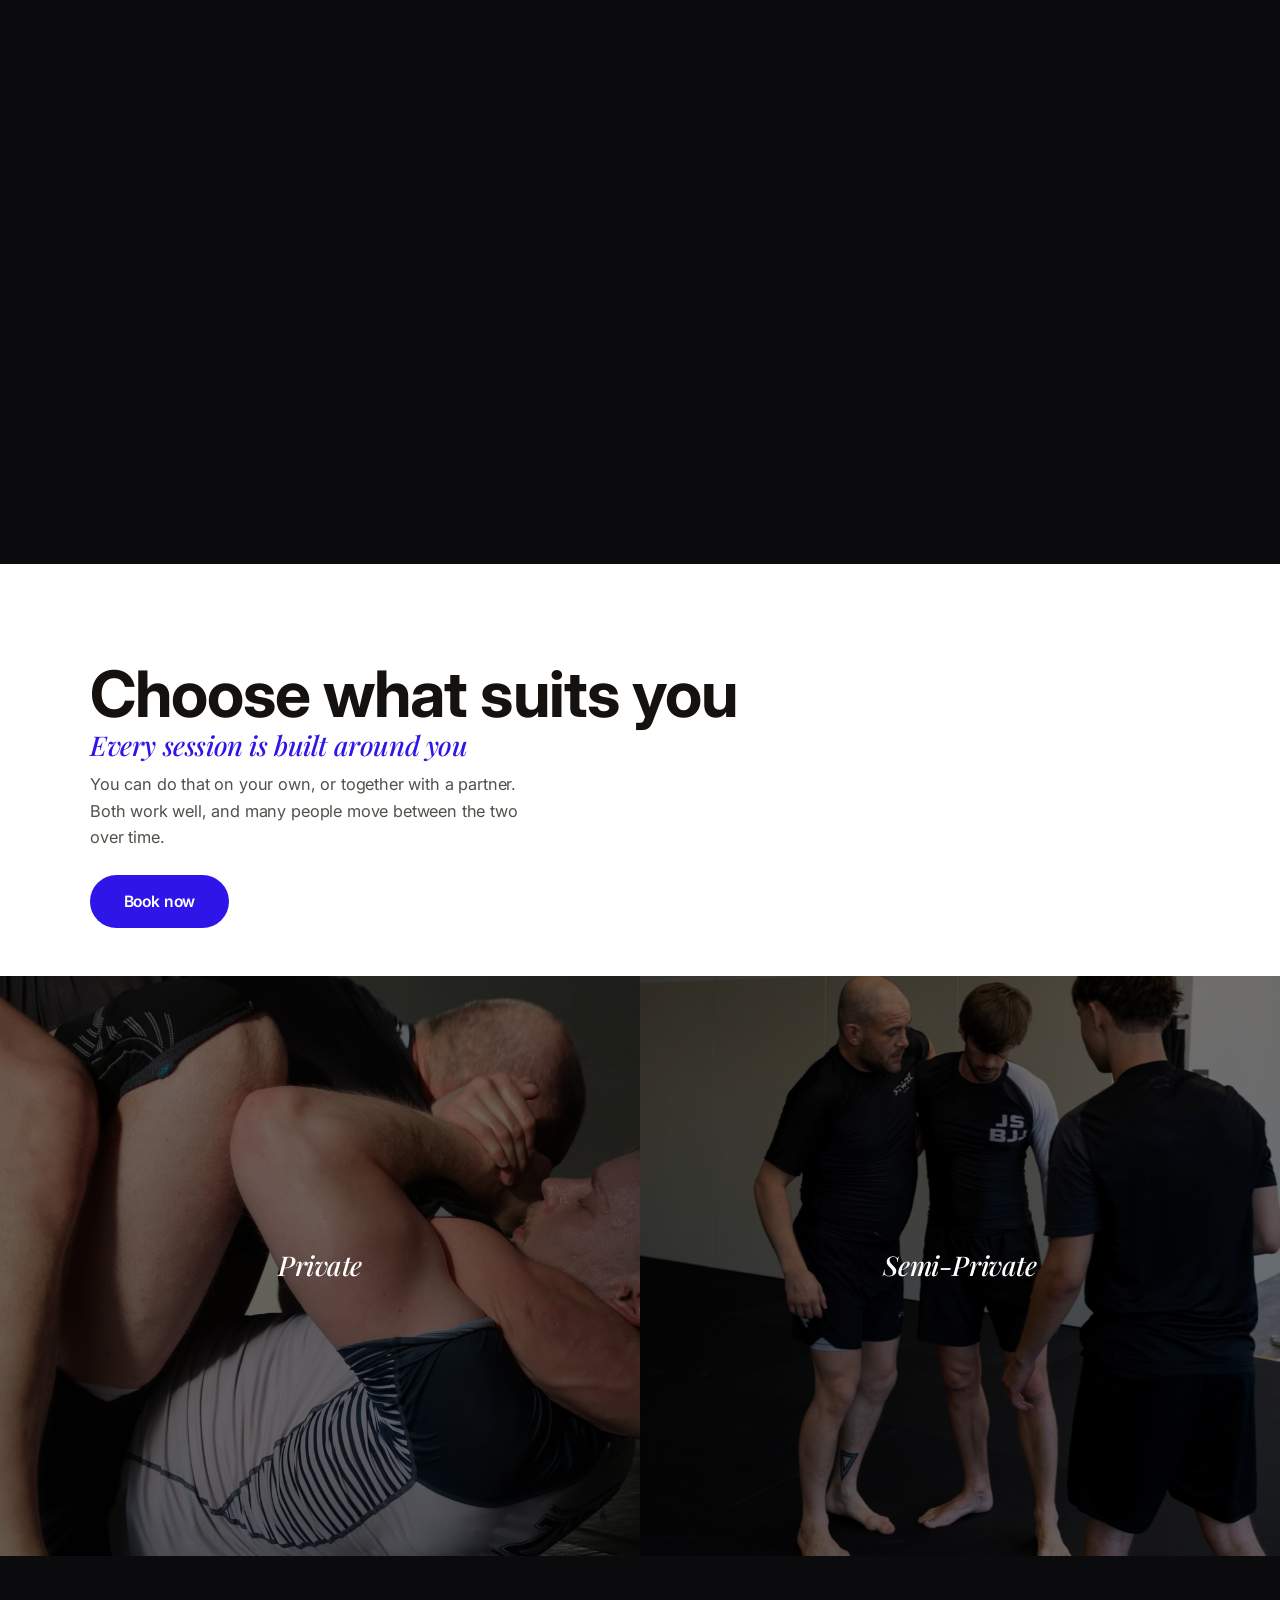
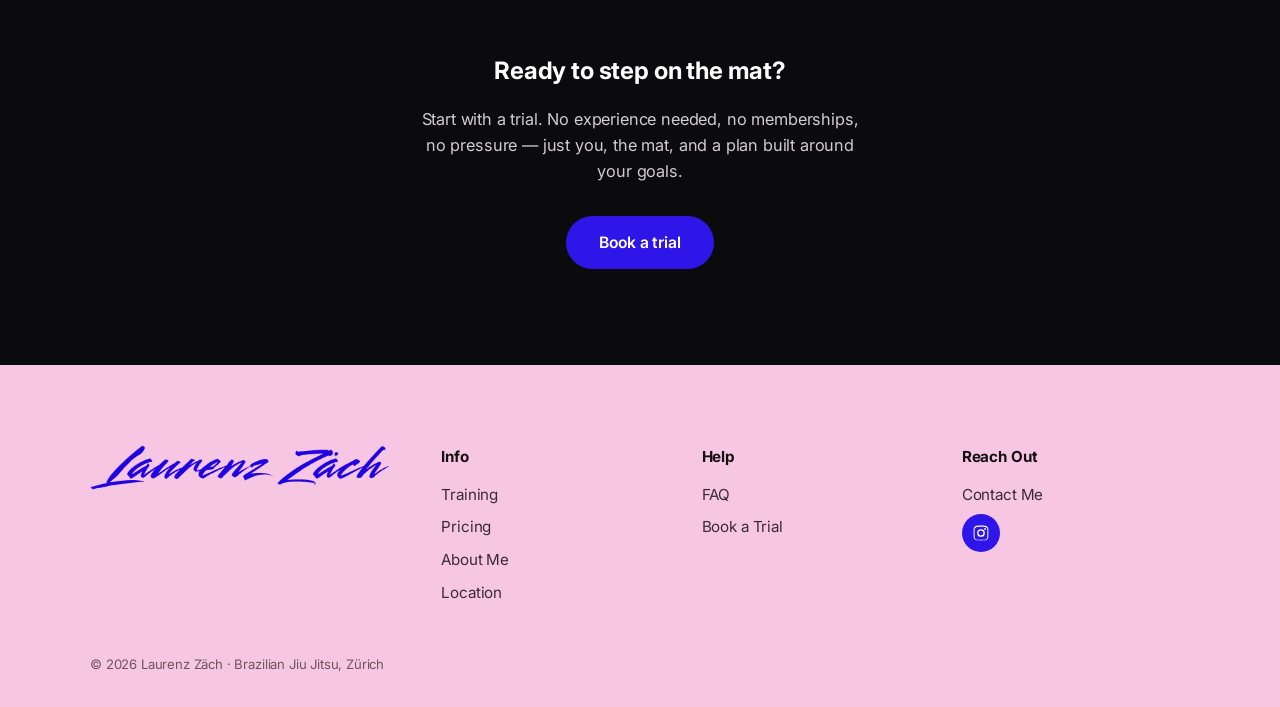
==== commit a3dbda37: "Apply updated DE translations, revised EN copy, trim About page - About: shorter two-paragraph intro" ====
--- a/index.html
+++ b/index.html
@@ -66,7 +66,7 @@
         </div>
         <div class="info-col reveal">
           <h3>Who I am</h3>
-          <p>Purple belt, ten years of Jiu Jitsu, and a real love of coaching beginners and experienced grapplers.</p>
+          <p>Purple belt, ten years of Jiu Jitsu, and a real love of coaching beginners as well as experienced grapplers.</p>
           <a class="btn" href="/book/">Book now</a>
         </div>
       </div>
--- a/styles.css
+++ b/styles.css
@@ -255,16 +255,14 @@
 .about-page { background: var(--white); color: var(--ink); padding: clamp(3rem,7vw,5.5rem) 0; }
 .about-intro { display: grid; grid-template-columns: 1fr 0.85fr; gap: clamp(2rem,5vw,3.5rem); align-items: center; }
 .about-intro img { width: 100%; border-radius: var(--radius); }
-.about-intro .lead { font-size: clamp(1.1rem,2.4vw,1.35rem); color: var(--ink-2); }
+.about-intro .lead { font-size: clamp(1.1rem,2.4vw,1.35rem); color: var(--ink-2); white-space: pre-line; }
 .about-facts { margin-top: clamp(2.5rem,6vw,4rem); display: grid; grid-template-columns: repeat(3,1fr); gap: 1.1rem; }
 .fact { background: #f6f5f2; border: 1px solid #eae6df; border-radius: var(--radius); padding: clamp(1.3rem,3vw,1.8rem); }
 .fact .k { font-size: 0.74rem; letter-spacing: 0.14em; text-transform: uppercase; color: var(--accent); font-weight: 600; margin-bottom: 0.5rem; }
 .fact p { color: var(--ink-2); font-size: 0.98rem; }
-.about-wide { margin-top: 1.1rem; display: grid; grid-template-columns: 1.4fr 1fr; gap: 1.1rem; }
-.about-wide img { width: 100%; height: 100%; object-fit: cover; border-radius: var(--radius); }
-.about-quote { background: var(--blue); color: #fff; border-radius: var(--radius); padding: clamp(1.6rem,4vw,2.4rem); display: flex; align-items: center; }
-.about-quote p { font-family: var(--font-sub); font-style: italic; font-size: clamp(1.3rem,3vw,1.8rem); line-height: 1.3; }
-@media (max-width: 820px) { .about-intro { grid-template-columns: 1fr; } .about-facts { grid-template-columns: 1fr; } .about-wide { grid-template-columns: 1fr; } }
+.about-photo { margin-top: clamp(2.5rem,6vw,4rem); }
+.about-photo img { width: 100%; height: clamp(260px,42vw,460px); object-fit: cover; object-position: center 30%; border-radius: var(--radius); display: block; }
+@media (max-width: 820px) { .about-intro { grid-template-columns: 1fr; } .about-facts { grid-template-columns: 1fr; } }
 
 /* ---------- Location page ---------- */
 .location-page { background: var(--white); color: var(--ink); padding: clamp(3rem,7vw,5rem) 0 clamp(3.5rem,8vw,6rem); }
